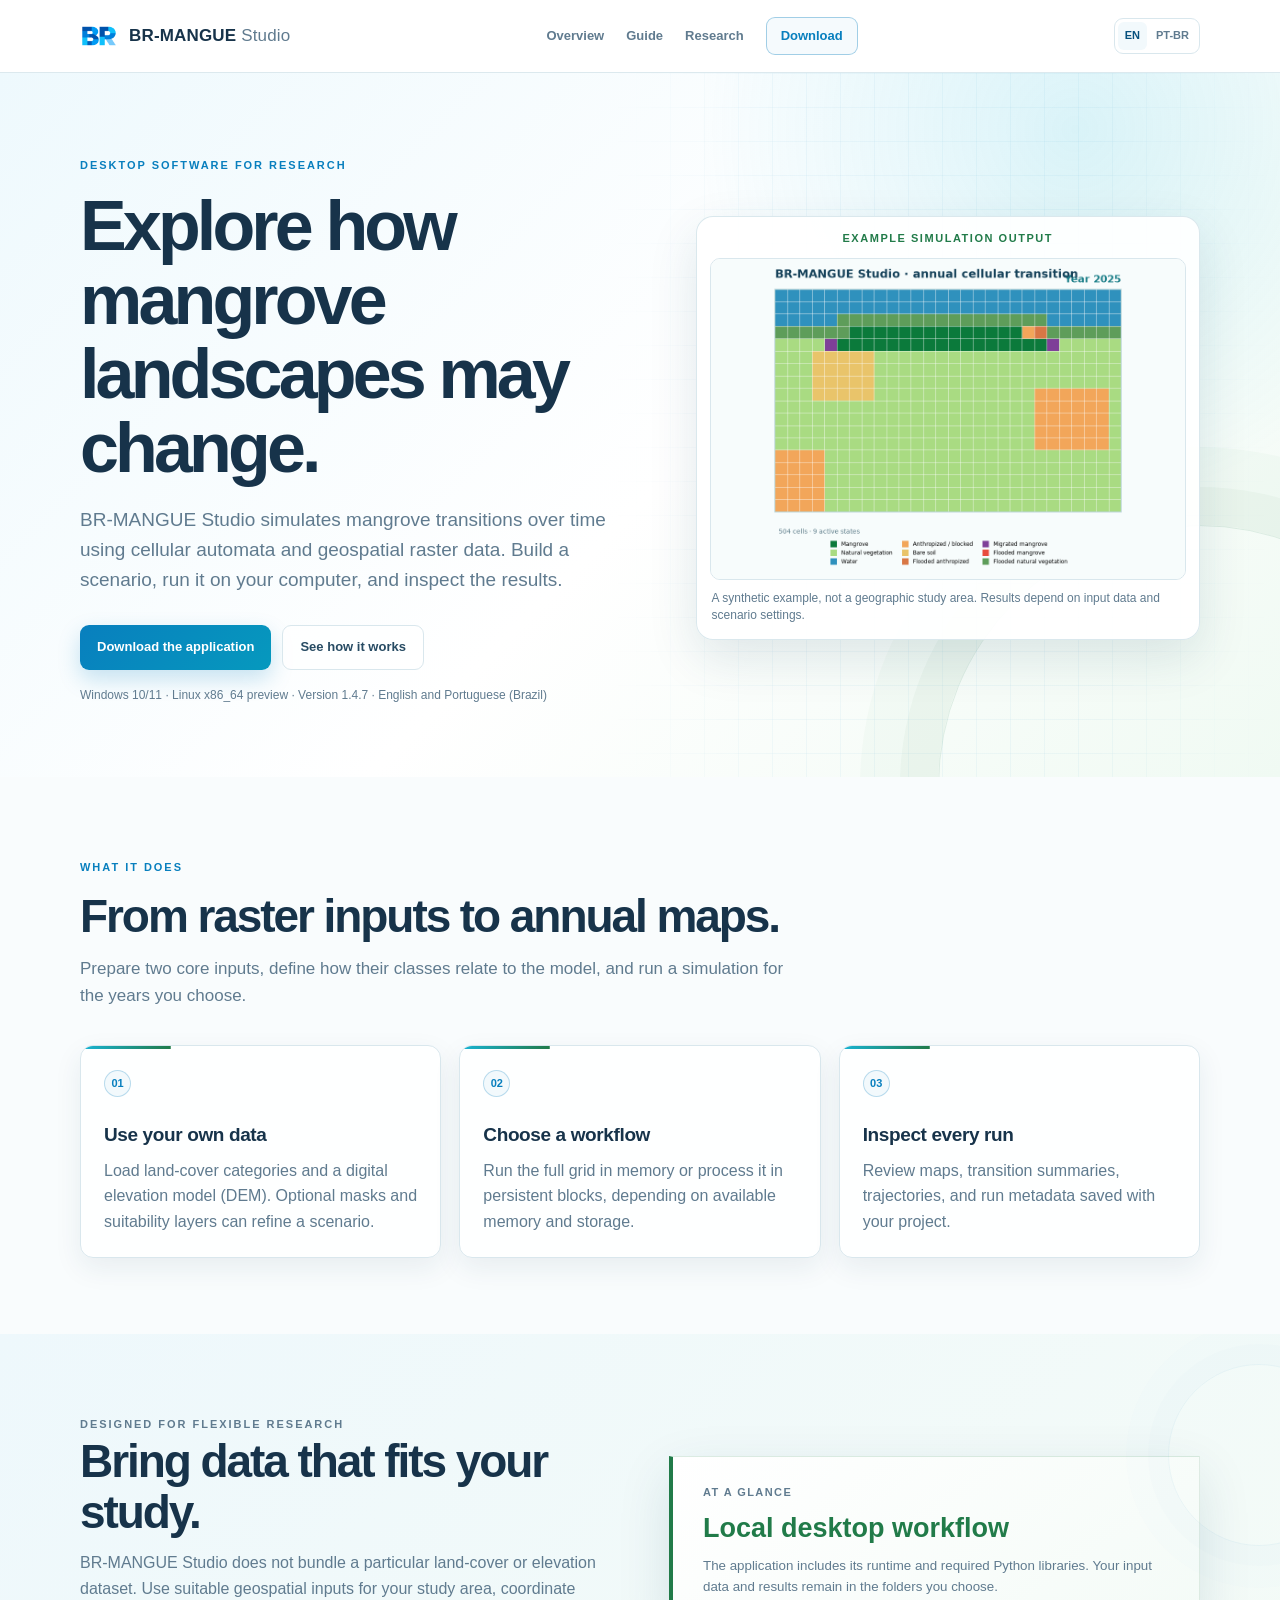
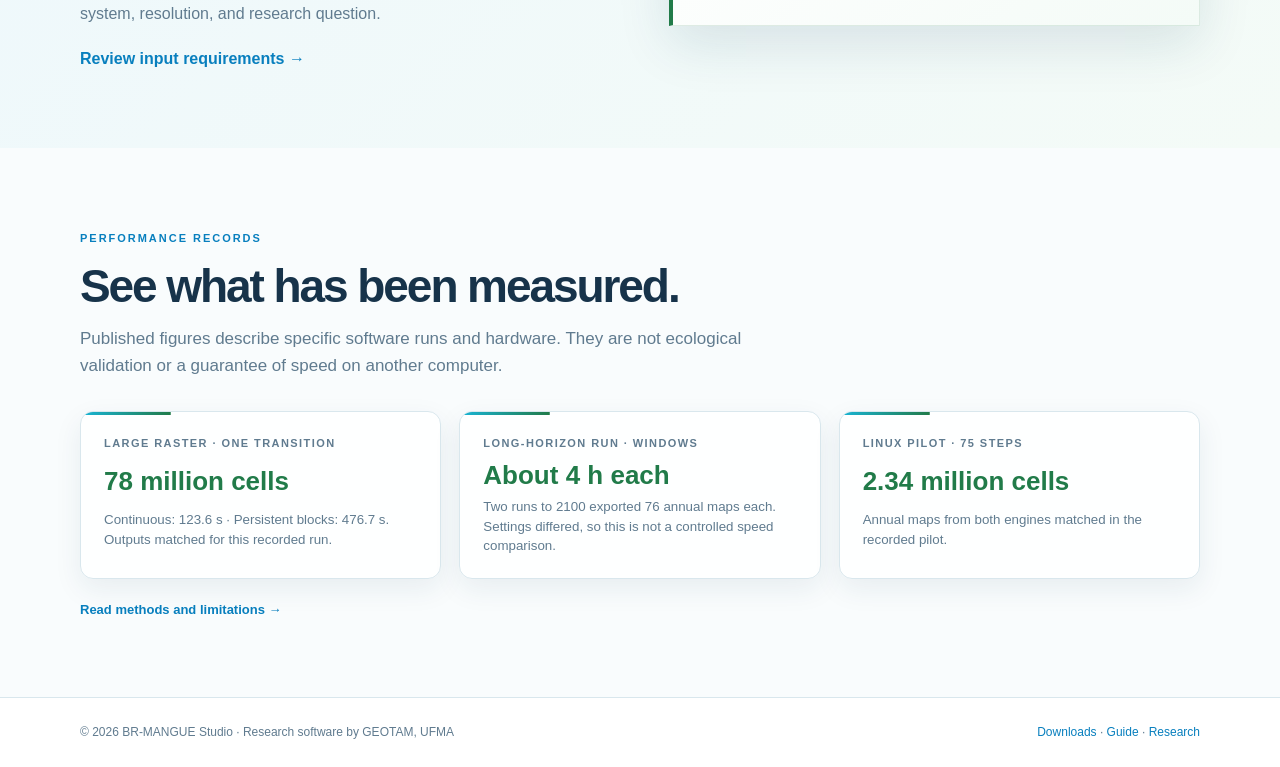
==== index.html @ 514c0c0a "Publish BR-MANGUE Studio 1.4.7 downloads" ====
<!doctype html>
<html lang="en">
<head>
  <meta charset="utf-8">
  <meta name="viewport" content="width=device-width, initial-scale=1">
  <meta name="description" content="BR-MANGUE Studio is desktop software for simulating mangrove change with cellular automata and geospatial raster data.">
  <meta name="theme-color" content="#0d5d4f">
  <title>BR-MANGUE Studio · Mangrove change modelling</title>
  <link rel="canonical" href="https://oceanpep.github.io/br-mangue-studio-site/">
  <link rel="alternate" hreflang="en" href="https://oceanpep.github.io/br-mangue-studio-site/">
  <link rel="alternate" hreflang="pt-BR" href="https://oceanpep.github.io/br-mangue-studio-site/pt-br/">
  <link rel="icon" href="assets/BR-MANGUE_BR_icon.png" type="image/png">
  <link rel="stylesheet" href="styles.css?v=1.4.7">
</head>
<body>
  <a class="skip-link" href="#main">Skip to content</a>
  <header class="site-header"><div class="container nav-wrap">
    <a class="brand" href="index.html"><img src="assets/BR-MANGUE_BR_icon.png" alt=""><span>BR-MANGUE <em>Studio</em></span></a>
    <nav aria-label="Primary navigation"><a href="#about">Overview</a><a href="guide.html">Guide</a><a href="articles.html">Research</a><a class="nav-button" href="downloads.html">Download</a></nav>
    <div class="language-switch" aria-label="Choose language"><a href="index.html" aria-current="page" lang="en">EN</a><a href="pt-br/index.html" lang="pt-BR">PT-BR</a></div>
  </div></header>
  <main id="main">
    <section class="hero"><div class="container hero-grid">
      <div><p class="eyebrow">Desktop software for research</p><h1>Explore how mangrove landscapes may change.</h1><p class="lead">BR-MANGUE Studio simulates mangrove transitions over time using cellular automata and geospatial raster data. Build a scenario, run it on your computer, and inspect the results.</p>
        <div class="hero-actions"><a class="button primary" href="downloads.html">Download the application</a><a class="button secondary" href="guide.html">See how it works</a></div>
        <p class="version-note">Windows 10/11 · Linux x86_64 preview · Version 1.4.7 · English and Portuguese (Brazil)</p>
      </div>
      <div class="hero-side"><figure class="demo-card"><p class="demo-label">Example simulation output</p><img src="assets/synthetic-cellular-transition.gif" alt="Synthetic grid illustrating land-cover cells changing through time"><figcaption>A synthetic example, not a geographic study area. Results depend on input data and scenario settings.</figcaption></figure></div>
    </div></section>
    <section id="about" class="section"><div class="container">
      <p class="eyebrow">What it does</p><h2>From raster inputs to annual maps.</h2><p class="section-intro">Prepare two core inputs, define how their classes relate to the model, and run a simulation for the years you choose.</p>
      <div class="feature-grid">
        <article><span class="feature-number">01</span><h3>Use your own data</h3><p>Load land-cover categories and a digital elevation model (DEM). Optional masks and suitability layers can refine a scenario.</p></article>
        <article><span class="feature-number">02</span><h3>Choose a workflow</h3><p>Run the full grid in memory or process it in persistent blocks, depending on available memory and storage.</p></article>
        <article><span class="feature-number">03</span><h3>Inspect every run</h3><p>Review maps, transition summaries, trajectories, and run metadata saved with your project.</p></article>
      </div>
    </div></section>
    <section class="section tinted"><div class="container split">
      <div><p class="eyebrow">Designed for flexible research</p><h2>Bring data that fits your study.</h2><p>BR-MANGUE Studio does not bundle a particular land-cover or elevation dataset. Use suitable geospatial inputs for your study area, coordinate system, resolution, and research question.</p><a class="text-link" href="guide.html">Review input requirements →</a></div>
      <div class="info-card"><strong>At a glance</strong><span>Local desktop workflow</span><small>The application includes its runtime and required Python libraries. Your input data and results remain in the folders you choose.</small></div>
    </div></section>
    <section class="section"><div class="container">
      <p class="eyebrow">Performance records</p><h2>See what has been measured.</h2><p class="section-intro">Published figures describe specific software runs and hardware. They are not ecological validation or a guarantee of speed on another computer.</p>
      <div class="benchmark-grid">
        <article class="benchmark-card"><strong>Large raster · one transition</strong><span>78 million cells</span><small>Continuous: 123.6 s · Persistent blocks: 476.7 s. Outputs matched for this recorded run.</small></article>
        <article class="benchmark-card"><strong>Long-horizon run · Windows</strong><span>About 4 h each</span><small>Two runs to 2100 exported 76 annual maps each. Settings differed, so this is not a controlled speed comparison.</small></article>
        <article class="benchmark-card"><strong>Linux pilot · 75 steps</strong><span>2.34 million cells</span><small>Annual maps from both engines matched in the recorded pilot.</small></article>
      </div>
      <p class="benchmark-note"><a class="text-link" href="benchmarks.html">Read methods and limitations →</a></p>
    </div></section>
  </main>
  <footer class="site-footer"><div class="container footer-wrap"><span>© 2026 BR-MANGUE Studio · Research software by GEOTAM, UFMA</span><span><a href="downloads.html">Downloads</a> · <a href="guide.html">Guide</a> · <a href="articles.html">Research</a></span></div></footer>
</body>
</html>
---- styles.css ----
:root {
  --ink: #17334a;
  --ink-soft: #274b63;
  --muted: #607b8f;
  --blue: #087fbe;
  --blue-deep: #07517e;
  --cyan: #18b5d7;
  --green: #217b49;
  --green-deep: #125e3b;
  --moss: #a8d982;
  --coral: #e96950;
  --sand: #f4a45e;
  --line: #d9e7ed;
  --paper: #ffffff;
  --mist: #f2f9fc;
  --foam: #edf8f1;
  --shadow: 0 18px 50px rgba(20, 62, 88, .12);
  --shadow-soft: 0 10px 28px rgba(20, 62, 88, .08);
}

* { box-sizing: border-box; }
html { scroll-behavior: smooth; }
body { margin: 0; color: var(--ink); font: 16px/1.6 "DM Sans", "Segoe UI", Arial, sans-serif; background: #f9fcfd; }
body::selection { color: #fff; background: var(--blue); }
a { color: inherit; text-decoration: none; }
.container { width: min(1120px, calc(100% - 48px)); margin: auto; }
.skip-link { position: fixed; top: 8px; left: 8px; z-index: 20; padding: 10px 14px; color: #fff; border-radius: 8px; background: var(--blue-deep); transform: translateY(-160%); }
.skip-link:focus { transform: translateY(0); }
a:focus-visible, input:focus-visible { outline: 3px solid var(--sand); outline-offset: 3px; }

.site-header { position: sticky; top: 0; z-index: 5; background: rgba(255, 255, 255, .9); border-bottom: 1px solid rgba(217, 231, 237, .9); backdrop-filter: blur(16px); }
.nav-wrap { display: flex; align-items: center; justify-content: space-between; min-height: 72px; gap: 28px; }
.brand { display: inline-flex; align-items: center; gap: 11px; color: var(--ink); font-family: "Space Grotesk", "Segoe UI", sans-serif; font-size: 17px; font-weight: 700; letter-spacing: .01em; transition: color .25s ease, transform .25s ease; }
.brand:hover { color: var(--blue); transform: translateY(-1px); }
.brand img { width: 38px; height: 38px; object-fit: contain; }
.brand em { color: var(--muted); font-style: normal; font-weight: 500; }
.site-header nav { display: flex; align-items: center; gap: 22px; color: var(--muted); font-size: 13px; font-weight: 600; }
.site-header nav a { transition: color .2s ease, transform .2s ease; }
.site-header nav a:hover { color: var(--blue); transform: translateY(-1px); }
.site-header nav a[aria-current="page"] { color: var(--blue); }
.nav-button { padding: 8px 14px; color: var(--blue) !important; border: 1px solid rgba(8, 127, 190, .35); border-radius: 9px; background: rgba(8, 127, 190, .04); }
.nav-button:hover { background: var(--mist); }
.language-switch { display: inline-flex; flex: 0 0 auto; gap: 2px; padding: 3px; border: 1px solid var(--line); border-radius: 9px; background: #fff; font-size: 11px; font-weight: 700; }
.language-switch a { padding: 5px 7px; color: var(--muted); border-radius: 6px; }
.language-switch a:hover, .language-switch a[aria-current="page"] { color: var(--blue-deep); background: var(--mist); }

.hero { position: relative; overflow: hidden; padding: 78px 0 72px; background: radial-gradient(circle at 84% 8%, rgba(24, 181, 215, .16), transparent 30%), linear-gradient(135deg, #eef9fd 0%, #fff 54%, #f0faf3 100%); }
.hero::before { position: absolute; width: 520px; height: 520px; right: -180px; bottom: -270px; content: ""; border: 1px solid rgba(33, 123, 73, .12); border-radius: 50%; box-shadow: 0 0 0 38px rgba(33, 123, 73, .035), 0 0 0 78px rgba(33, 123, 73, .025); animation: orbit 18s ease-in-out infinite alternate; }
.hero::after { position: absolute; inset: 0 0 0 47%; content: ""; opacity: .28; background-image: linear-gradient(rgba(8, 127, 190, .16) 1px, transparent 1px), linear-gradient(90deg, rgba(8, 127, 190, .16) 1px, transparent 1px); background-size: 34px 34px; mask-image: linear-gradient(90deg, transparent 0%, #000 28%, #000 72%, transparent 100%); animation: cells 24s linear infinite; }
.hero-grid { position: relative; z-index: 1; display: grid; grid-template-columns: minmax(0, 1.05fr) minmax(340px, .95fr); align-items: center; gap: 58px; }

.eyebrow { display: inline-flex; align-items: center; margin: 0 0 14px; color: var(--blue); font-size: 11px; font-weight: 700; letter-spacing: .18em; text-transform: uppercase; }
.hero h1, h2, h3 { font-family: "Space Grotesk", "Segoe UI", sans-serif; }
.hero h1 { max-width: 700px; margin: 0 0 20px; color: var(--ink); font-size: clamp(42px, 5.5vw, 70px); line-height: 1.06; letter-spacing: -.055em; }
.lead { max-width: 600px; margin: 0; color: var(--muted); font-size: 19px; line-height: 1.58; }
.hero-actions { display: flex; flex-wrap: wrap; gap: 11px; margin: 30px 0 16px; }
.button { display: inline-flex; align-items: center; justify-content: center; padding: 11px 17px; border-radius: 9px; font-size: 13px; font-weight: 700; transition: transform .25s ease, box-shadow .25s ease, background .25s ease; }
.button:hover { transform: translateY(-2px); }
.button.primary { color: #fff; background: linear-gradient(135deg, var(--blue), #0699be); box-shadow: 0 9px 22px rgba(8, 127, 190, .22); }
.button.primary:hover { box-shadow: 0 13px 28px rgba(8, 127, 190, .28); }
.button.secondary { color: var(--ink-soft); border: 1px solid var(--line); background: rgba(255, 255, 255, .8); }
.button.secondary:hover { background: #fff; box-shadow: var(--shadow-soft); }
.version-note { margin: 0; color: var(--muted); font-size: 12px; }

.hero-side { display: grid; gap: 16px; }
.demo-card, .hero-card { margin: 0; border: 1px solid rgba(217, 231, 237, .95); border-radius: 17px; background: rgba(255, 255, 255, .92); box-shadow: var(--shadow); transition: transform .35s ease, box-shadow .35s ease; }
.demo-card { padding: 13px 13px 15px; animation: float 9s ease-in-out infinite; }
.hero-card { padding: 22px; animation: float 9s ease-in-out 1.2s infinite; }
.demo-card:hover, .hero-card:hover { transform: translateY(-5px); box-shadow: 0 22px 55px rgba(20, 62, 88, .16); }
.demo-label { margin: 0 2px 10px; color: var(--green); font-size: 11px; font-weight: 700; letter-spacing: .14em; text-align: center; text-transform: uppercase; }
.demo-card img { display: block; width: 100%; height: auto; border: 1px solid var(--line); border-radius: 10px; }
.demo-card figcaption { margin: 10px 2px 0; color: var(--muted); font-size: 12px; line-height: 1.45; }
.hero-card img { display: block; width: 100%; height: auto; }
.hero-card-footer { display: flex; flex-wrap: wrap; gap: 7px; margin-top: 16px; }
.hero-card-footer span { padding: 4px 8px; color: var(--green-deep); border-radius: 30px; background: var(--foam); font-size: 11px; font-weight: 600; }

.section { position: relative; padding: 76px 0; }
.section.tinted { overflow: hidden; background: linear-gradient(135deg, #eef8fc 0%, #f4fbf7 100%); }
.section.tinted::after { position: absolute; width: 180px; height: 180px; right: -70px; top: 30px; content: ""; opacity: .5; border: 1px solid rgba(8, 127, 190, .12); border-radius: 50%; box-shadow: 0 0 0 20px rgba(8, 127, 190, .025), 0 0 0 42px rgba(8, 127, 190, .02); }
h2 { max-width: 720px; margin: 0 0 13px; color: var(--ink); font-size: clamp(30px, 4vw, 46px); line-height: 1.1; letter-spacing: -.045em; }
.section-intro { max-width: 720px; margin: 0; color: var(--muted); font-size: 17px; }
.feature-grid { display: grid; grid-template-columns: repeat(3, 1fr); gap: 18px; margin-top: 36px; }
.feature-grid article, .benchmark-card { position: relative; overflow: hidden; padding: 23px; border: 1px solid var(--line); border-radius: 13px; background: rgba(255, 255, 255, .9); box-shadow: var(--shadow-soft); transition: transform .3s ease, border-color .3s ease, box-shadow .3s ease; }
.feature-grid article::before, .benchmark-card::before { position: absolute; inset: 0 0 auto; height: 3px; content: ""; background: linear-gradient(90deg, var(--cyan), var(--green)); transform: scaleX(.25); transform-origin: left; transition: transform .3s ease; }
.feature-grid article:hover, .benchmark-card:hover { border-color: rgba(8, 127, 190, .3); box-shadow: 0 16px 34px rgba(20, 62, 88, .12); transform: translateY(-4px); }
.feature-grid article:hover::before, .benchmark-card:hover::before { transform: scaleX(1); }
.feature-number { display: inline-grid; width: 27px; height: 27px; place-items: center; color: var(--blue); border: 1px solid rgba(8, 127, 190, .25); border-radius: 50%; background: var(--mist); font-size: 11px; font-weight: 700; }
.feature-grid h3 { margin: 23px 0 7px; font-size: 19px; letter-spacing: -.02em; }
.feature-grid p, .split p { margin: 0; color: var(--muted); }
.split { display: grid; grid-template-columns: 1fr 1fr; align-items: center; gap: 58px; }
.info-card { display: grid; gap: 5px; padding: 27px 30px; border: 1px solid rgba(33, 123, 73, .14); border-left: 4px solid var(--green); background: linear-gradient(145deg, #fff, #f4fbf7); box-shadow: var(--shadow); }
.info-card strong, .benchmark-card strong { color: var(--muted); font-size: 11px; font-weight: 700; letter-spacing: .13em; text-transform: uppercase; }
.info-card span { color: var(--green); font-family: "Space Grotesk", sans-serif; font-size: 27px; font-weight: 700; }
.info-card small, .geotam-card small { color: var(--muted); }
.text-link { display: inline-block; margin-top: 19px; color: var(--blue); font-weight: 700; transition: color .2s ease, transform .2s ease; }
.text-link:hover { color: var(--green); transform: translateX(3px); }
.link-list { display: grid; border-top: 1px solid var(--line); }
.link-list a { display: grid; grid-template-columns: 1fr auto; gap: 2px; padding: 15px 0; border-bottom: 1px solid var(--line); transition: padding .25s ease, color .2s ease; }
.link-list a:hover { padding-left: 7px; color: var(--blue); }
.link-list span { font-weight: 700; }
.link-list small { color: var(--muted); }
.link-list b { grid-column: 2; grid-row: 1 / span 2; color: var(--blue); font-weight: 500; }
.research-block { align-items: start; }
.geotam-card { display: grid; justify-items: center; gap: 12px; padding: 24px; border: 1px solid var(--line); border-radius: 13px; background: rgba(255, 255, 255, .88); text-align: center; box-shadow: var(--shadow-soft); }
.geotam-card span { color: var(--muted); font-size: 11px; font-weight: 700; letter-spacing: .14em; text-transform: uppercase; }
.geotam-card img { display: block; width: min(100%, 360px); height: auto; object-fit: contain; }
.benchmark-grid { display: grid; grid-template-columns: repeat(3, 1fr); gap: 18px; margin-top: 32px; }
.benchmark-card { display: grid; gap: 8px; padding: 23px; }
.benchmark-card span { color: var(--green); font-family: "Space Grotesk", sans-serif; font-size: 26px; font-weight: 700; line-height: 1.1; }
.benchmark-card small { color: var(--muted); line-height: 1.45; }
.benchmark-note { max-width: 900px; margin: 21px 0 0; color: var(--muted); font-size: 13px; }
.benchmark-note .text-link { margin-top: 0; font-size: inherit; }
.metric-grid { display: grid; grid-template-columns: repeat(4, 1fr); gap: 14px; margin: 30px 0 34px; }
.metric-card { display: grid; gap: 4px; padding: 20px; border: 1px solid var(--line); border-radius: 12px; background: #fff; box-shadow: var(--shadow-soft); }
.metric-card strong { color: var(--blue); font-family: "Space Grotesk", sans-serif; font-size: 28px; line-height: 1.1; }
.metric-card span { color: var(--muted); font-size: 13px; }
.benchmark-table-wrap { overflow-x: auto; border: 1px solid var(--line); border-radius: 13px; background: #fff; box-shadow: var(--shadow-soft); }
.benchmark-table { width: 100%; border-collapse: collapse; min-width: 670px; }
.benchmark-table th, .benchmark-table td { padding: 14px 16px; border-bottom: 1px solid var(--line); text-align: left; vertical-align: top; }
.benchmark-table th { color: var(--ink-soft); background: var(--mist); font-size: 12px; letter-spacing: .08em; text-transform: uppercase; }
.benchmark-table td { color: var(--muted); font-size: 14px; }
.benchmark-table td:first-child { color: var(--ink-soft); font-weight: 700; }
.benchmark-table tr:last-child td { border-bottom: 0; }
.benchmark-detail { display: grid; grid-template-columns: 1fr 1fr; gap: 18px; margin-top: 28px; }
.benchmark-detail > div { padding: 22px; border: 1px solid var(--line); border-radius: 13px; background: linear-gradient(145deg, #fff, #f4fbf7); }
.benchmark-detail h3 { margin: 0 0 8px; font-size: 20px; }
.benchmark-detail p { margin: 0; color: var(--muted); font-size: 14px; }
.command-block { overflow-x: auto; margin: 14px 0 0; padding: 14px 16px; color: #eaf7f4; border-radius: 9px; background: #143d3a; font: 13px/1.6 ui-monospace, SFMono-Regular, Consolas, monospace; }
.command-block code { padding: 0; color: inherit; background: transparent; font: inherit; }
.origin-block { align-items: center; }
.origin-block p + p { margin-top: 14px; }
.origin-card { display: grid; gap: 8px; padding: 29px; border: 1px solid rgba(8, 127, 190, .16); border-radius: 14px; background: linear-gradient(145deg, #fff, #eff9fc); box-shadow: var(--shadow); }
.origin-card span { color: var(--blue); font-size: 11px; font-weight: 700; letter-spacing: .14em; text-transform: uppercase; }
.origin-card b { color: var(--ink); font-family: "Space Grotesk", sans-serif; font-size: 28px; line-height: 1.12; }
.origin-card small { color: var(--muted); line-height: 1.5; }
.site-footer { padding: 25px 0; color: var(--muted); font-size: 12px; border-top: 1px solid var(--line); background: #fff; }
.footer-wrap { display: flex; justify-content: space-between; gap: 20px; }
.site-footer a { color: var(--blue); transition: color .2s ease; }
.site-footer a:hover { color: var(--green); }
.site-footer a:focus-visible { outline-color: var(--blue); }
code { padding: 2px 6px; color: var(--blue-deep); border-radius: 5px; background: #eaf4f8; font-size: .9em; }

@keyframes float { 0%, 100% { transform: translateY(0); } 50% { transform: translateY(-5px); } }
@keyframes orbit { from { transform: translate(0, 0) rotate(0deg); } to { transform: translate(-18px, -12px) rotate(12deg); } }
@keyframes cells { from { background-position: 0 0, 0 0; } to { background-position: 34px 34px, 34px 34px; } }

@media (max-width: 900px) {
  .hero-grid { grid-template-columns: 1fr; gap: 42px; }
  .hero-side { max-width: 650px; }
  .benchmark-grid { grid-template-columns: 1fr; }
}
@media (max-width: 820px) {
  .nav-wrap { flex-wrap: wrap; gap: 0; padding: 7px 0; }
  .site-header nav { width: 100%; flex-wrap: wrap; justify-content: space-between; gap: 8px; padding: 8px 0 2px; }
  .site-header nav a:not(.nav-button) { display: inline-flex; }
  .language-switch { margin: 6px 0 0 auto; }
  .hero { padding: 61px 0 58px; }
  .section { padding: 62px 0; }
  .feature-grid, .split { grid-template-columns: 1fr; gap: 28px; }
  .footer-wrap { flex-direction: column; gap: 7px; }
  .hero h1 { font-size: 47px; }
}
@media (max-width: 480px) {
  .container { width: min(100% - 32px, 1120px); }
  .nav-wrap { min-height: 64px; }
  .brand { font-size: 15px; }
  .hero h1 { font-size: 40px; }
  .lead { font-size: 18px; }
  .hero-actions { align-items: stretch; flex-direction: column; }
  .button { width: 100%; }
}
@media (prefers-reduced-motion: reduce) {
  *, *::before, *::after { animation-duration: .01ms !important; animation-iteration-count: 1 !important; scroll-behavior: auto !important; transition-duration: .01ms !important; }
}

/* Inner pages: a compact portal layout with the same coastal palette. */
.page-hero { position: relative; overflow: hidden; padding: 64px 0 58px; background: linear-gradient(125deg, #0c587c 0%, #0b789d 44%, #196c4d 100%); }
.page-hero::after { position: absolute; inset: 0 0 0 52%; content: ""; opacity: .22; background-image: linear-gradient(rgba(255,255,255,.22) 1px, transparent 1px), linear-gradient(90deg, rgba(255,255,255,.22) 1px, transparent 1px); background-size: 32px 32px; mask-image: linear-gradient(90deg, transparent, #000 35%, transparent); animation: cells 28s linear infinite; }
.page-hero-grid { position: relative; z-index: 1; display: grid; grid-template-columns: minmax(0, 1fr) 280px; align-items: center; gap: 52px; }
.page-hero .eyebrow { color: #bfe9e7; }
.page-hero h1 { max-width: 750px; margin: 0; color: #fff; font-family: "Space Grotesk", sans-serif; font-size: clamp(39px, 5vw, 62px); line-height: 1.06; letter-spacing: -.05em; }
.page-lead { max-width: 660px; margin: 18px 0 0; color: rgba(255,255,255,.82); font-size: 18px; line-height: 1.55; }
.page-hero-badge { display: grid; gap: 4px; padding: 25px; color: #fff; border: 1px solid rgba(255,255,255,.28); border-radius: 15px; background: rgba(3, 49, 70, .25); box-shadow: 0 16px 32px rgba(3, 40, 58, .2); backdrop-filter: blur(10px); }
.page-hero-badge span { color: #bfe9e7; font-size: 11px; font-weight: 700; letter-spacing: .14em; text-transform: uppercase; }
.page-hero-badge b { font-family: "Space Grotesk", sans-serif; font-size: 37px; line-height: 1.05; }
.page-hero-badge small { color: rgba(255,255,255,.74); }

.download-grid { display: grid; grid-template-columns: repeat(2, minmax(0, 1fr)); gap: 22px; align-items: stretch; }
.download-card, .requirements-card { padding: 28px; border: 1px solid var(--line); border-radius: 15px; background: #fff; box-shadow: var(--shadow-soft); }
.download-card.featured { border-top: 4px solid var(--blue); }
.download-card.linux-preview { border-top: 4px solid var(--green); }
.download-card h2, .requirements-card h2 { margin: 17px 0 10px; font-size: 29px; }
.download-card p, .requirements-card p { color: var(--muted); }
.download-card-top, .project-top, .article-meta { display: flex; align-items: center; justify-content: space-between; gap: 12px; }
.release-tag, .project-top span { padding: 5px 9px; color: var(--green-deep); border-radius: 30px; background: var(--foam); font-size: 10px; font-weight: 700; letter-spacing: .12em; text-transform: uppercase; }
.release-date, .article-meta small { color: var(--muted); font-size: 12px; }
.check-list { display: grid; gap: 7px; margin: 20px 0 25px; padding: 0; list-style: none; color: var(--ink-soft); font-size: 14px; }
.check-list li { position: relative; padding-left: 21px; }
.check-list li::before { position: absolute; left: 0; top: .55em; width: 8px; height: 8px; content: ""; border-radius: 50%; background: var(--cyan); box-shadow: 0 0 0 4px rgba(24,181,215,.12); }
.download-button { margin-top: 3px; }
.download-meta { margin: 17px 0 0; font-size: 11px; line-height: 1.6; overflow-wrap: anywhere; }
.download-meta code { font-size: 10px; }
.requirements-card { grid-column: 1 / -1; display: grid; align-content: start; gap: 9px; background: linear-gradient(145deg, #f4fbfd, #f3faf5); }
.requirements-card .eyebrow { margin-bottom: 2px; }
.requirement-row { display: flex; justify-content: space-between; gap: 12px; padding: 10px 0; border-bottom: 1px solid var(--line); font-size: 13px; }
.requirement-row span { color: var(--muted); }
.requirement-row b { color: var(--ink-soft); text-align: right; }
.notice { display: grid; gap: 3px; margin-top: 10px; padding: 12px; border-radius: 9px; background: rgba(244,164,94,.13); }
.notice strong { color: #9a5b22; font-size: 12px; }
.notice small { color: var(--muted); line-height: 1.45; }
.release-list { display: grid; gap: 12px; }
.release-list > div { display: grid; gap: 3px; padding: 18px 20px; border: 1px solid var(--line); border-radius: 11px; background: rgba(255,255,255,.82); }
.release-list span { color: var(--blue); font-family: "Space Grotesk", sans-serif; font-size: 24px; font-weight: 700; }
.release-list b { color: var(--ink-soft); }
.release-list small { color: var(--muted); }
.release-next { opacity: .74; }

.step-grid { display: grid; grid-template-columns: repeat(4, 1fr); gap: 15px; }
.step-grid article { padding: 21px; border: 1px solid var(--line); border-radius: 13px; background: #fff; box-shadow: var(--shadow-soft); transition: transform .3s ease, box-shadow .3s ease; }
.step-grid article:hover { transform: translateY(-4px); box-shadow: var(--shadow); }
.step-grid article > span { color: var(--blue); font-family: "Space Grotesk", sans-serif; font-size: 12px; font-weight: 700; }
.step-grid h2 { margin: 22px 0 8px; font-size: 20px; }
.step-grid p { margin: 0; color: var(--muted); font-size: 14px; line-height: 1.5; }
.guide-section { display: grid; grid-template-columns: .85fr 1.15fr; gap: 58px; align-items: start; }
.guide-points { display: grid; gap: 0; border-top: 1px solid rgba(8,127,190,.18); }
.guide-points > div { display: grid; gap: 3px; padding: 15px 0; border-bottom: 1px solid rgba(8,127,190,.18); }
.guide-points b { color: var(--ink-soft); }
.guide-points span { color: var(--muted); font-size: 14px; }
.input-list { display: grid; border-top: 1px solid var(--line); }
.input-list > div { display: flex; justify-content: space-between; gap: 18px; padding: 14px 0; border-bottom: 1px solid var(--line); font-size: 14px; }
.input-list span { color: var(--muted); }
.input-list b { color: var(--ink-soft); text-align: right; }
.engine-grid { display: grid; grid-template-columns: repeat(2, 1fr); gap: 18px; margin-top: 29px; }
.engine-grid article { padding: 26px; border: 1px solid var(--line); border-radius: 13px; background: rgba(255,255,255,.9); box-shadow: var(--shadow-soft); }
.engine-grid article h2 { margin: 17px 0 8px; font-size: 25px; }
.engine-grid article p { margin: 0; color: var(--muted); }
.engine-mark { color: var(--blue); font-size: 11px; font-weight: 700; letter-spacing: .14em; text-transform: uppercase; }
.check-panel { display: grid; gap: 10px; padding: 22px; border: 1px solid var(--line); border-radius: 13px; background: #fff; box-shadow: var(--shadow-soft); }
.check-panel label { display: flex; align-items: center; gap: 10px; color: var(--ink-soft); font-size: 14px; }
.check-panel input { accent-color: var(--green); }
.pdf-slot, .submission-card { display: grid; align-content: center; gap: 8px; min-height: 170px; padding: 27px; border: 1px dashed rgba(8,127,190,.35); border-radius: 14px; background: repeating-linear-gradient(-45deg, rgba(8,127,190,.035), rgba(8,127,190,.035) 10px, rgba(33,123,73,.035) 10px, rgba(33,123,73,.035) 20px); }
.pdf-slot span, .submission-card span { color: var(--blue); font-size: 11px; font-weight: 700; letter-spacing: .14em; text-transform: uppercase; }
.pdf-slot b, .submission-card b { color: var(--ink-soft); font-family: "Space Grotesk", sans-serif; font-size: 23px; }
.pdf-slot small, .submission-card small { color: var(--muted); }

.article-grid { display: grid; grid-template-columns: repeat(2, 1fr); gap: 18px; }
.article-card { display: grid; align-content: start; gap: 12px; padding: 25px; border: 1px solid var(--line); border-radius: 14px; background: #fff; box-shadow: var(--shadow-soft); transition: transform .3s ease, box-shadow .3s ease; }
.article-card:hover { transform: translateY(-4px); box-shadow: var(--shadow); }
.article-card h2 { margin: 0; font-size: 25px; }
.article-card p { margin: 0; color: var(--muted); }
.article-card .byline { color: var(--green); font-size: 13px; font-weight: 600; }
.article-tags { display: flex; flex-wrap: wrap; gap: 6px; margin-top: 5px; }
.article-tags span { padding: 4px 8px; color: var(--blue-deep); border-radius: 30px; background: var(--mist); font-size: 11px; }
.featured-article { grid-column: 1 / -1; border-top: 4px solid var(--green); }

.project-grid { display: grid; grid-template-columns: repeat(3, 1fr); gap: 18px; }
.project-card { display: grid; align-content: start; gap: 13px; padding: 24px; border: 1px solid var(--line); border-radius: 14px; background: #fff; box-shadow: var(--shadow-soft); transition: transform .3s ease, box-shadow .3s ease; }
.project-card:hover { transform: translateY(-4px); box-shadow: var(--shadow); }
.project-card.project-featured { border-top: 4px solid var(--blue); }
.project-top b { color: var(--green); font-size: 11px; }
.project-card h2 { margin: 5px 0 0; font-size: 25px; }
.project-card p { margin: 0; color: var(--muted); }
.project-stats { display: grid; gap: 6px; margin-top: 6px; padding-top: 13px; border-top: 1px solid var(--line); }
.project-stats span { color: var(--muted); font-size: 12px; }
.project-stats b { color: var(--ink-soft); }
.timeline { display: grid; gap: 0; max-width: 820px; margin-top: 29px; }
.timeline-item { display: grid; grid-template-columns: 85px 1fr; gap: 20px; padding: 17px 0; border-bottom: 1px solid rgba(8,127,190,.18); }
.timeline-item > span { color: var(--blue); font-family: "Space Grotesk", sans-serif; font-size: 13px; font-weight: 700; }
.timeline-item div { display: grid; gap: 3px; }
.timeline-item b { color: var(--ink-soft); }
.timeline-item small { color: var(--muted); }

@media (max-width: 900px) {
  .page-hero-grid, .download-grid, .guide-section { grid-template-columns: 1fr; gap: 30px; }
  .page-hero-badge { max-width: 330px; }
  .step-grid { grid-template-columns: repeat(2, 1fr); }
  .project-grid { grid-template-columns: 1fr; }
}
@media (max-width: 820px) {
  .page-hero { padding: 53px 0 48px; }
  .page-hero h1 { font-size: 44px; }
  .engine-grid, .article-grid { grid-template-columns: 1fr; }
  .metric-grid, .benchmark-detail { grid-template-columns: 1fr 1fr; }
  .featured-article { grid-column: auto; }
}
@media (max-width: 480px) {
  .page-hero h1 { font-size: 38px; }
  .step-grid { grid-template-columns: 1fr; }
  .download-card, .requirements-card, .article-card, .project-card { padding: 21px; }
  .input-list > div, .requirement-row { align-items: start; flex-direction: column; gap: 3px; }
  .input-list b, .requirement-row b { text-align: left; }
  .timeline-item { grid-template-columns: 58px 1fr; gap: 10px; }
  .metric-grid, .benchmark-detail { grid-template-columns: 1fr; }
}

.page-hero .example-note { color: #e8f6f4; font-size: 14px; }
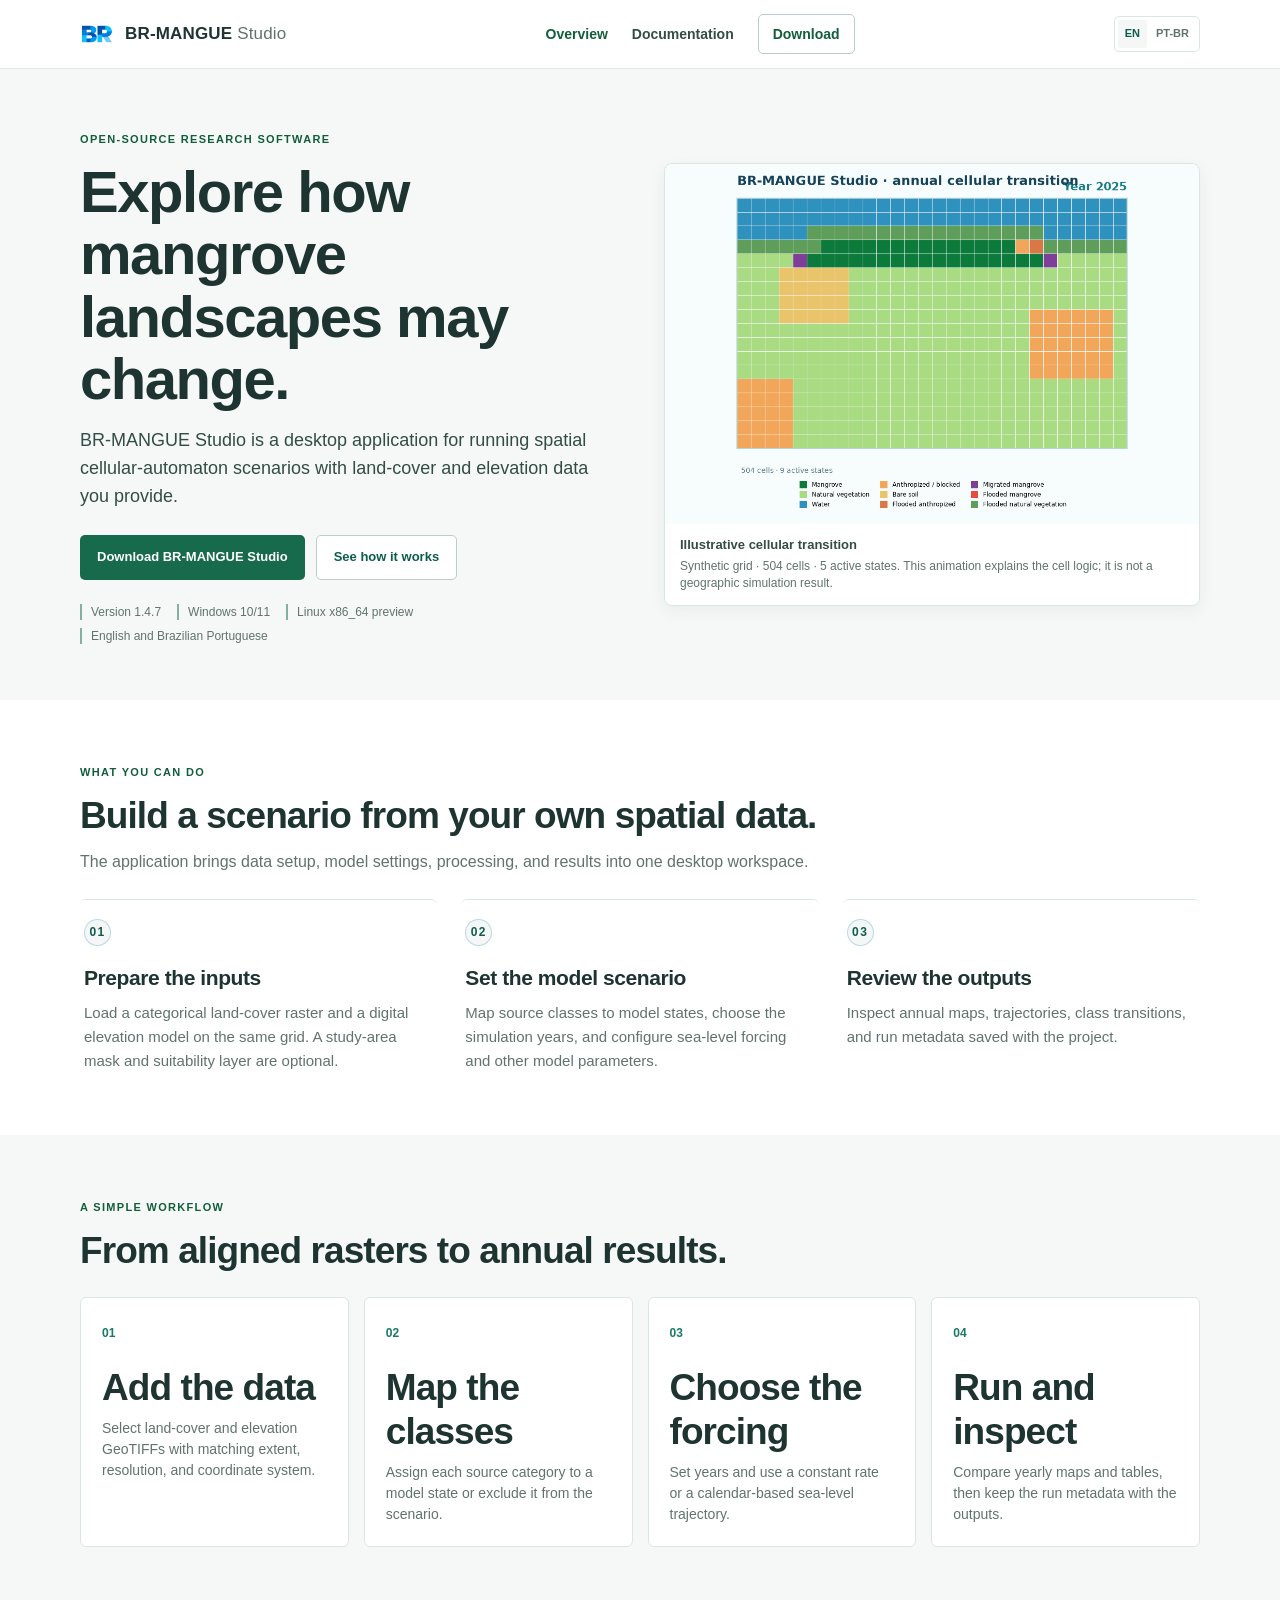
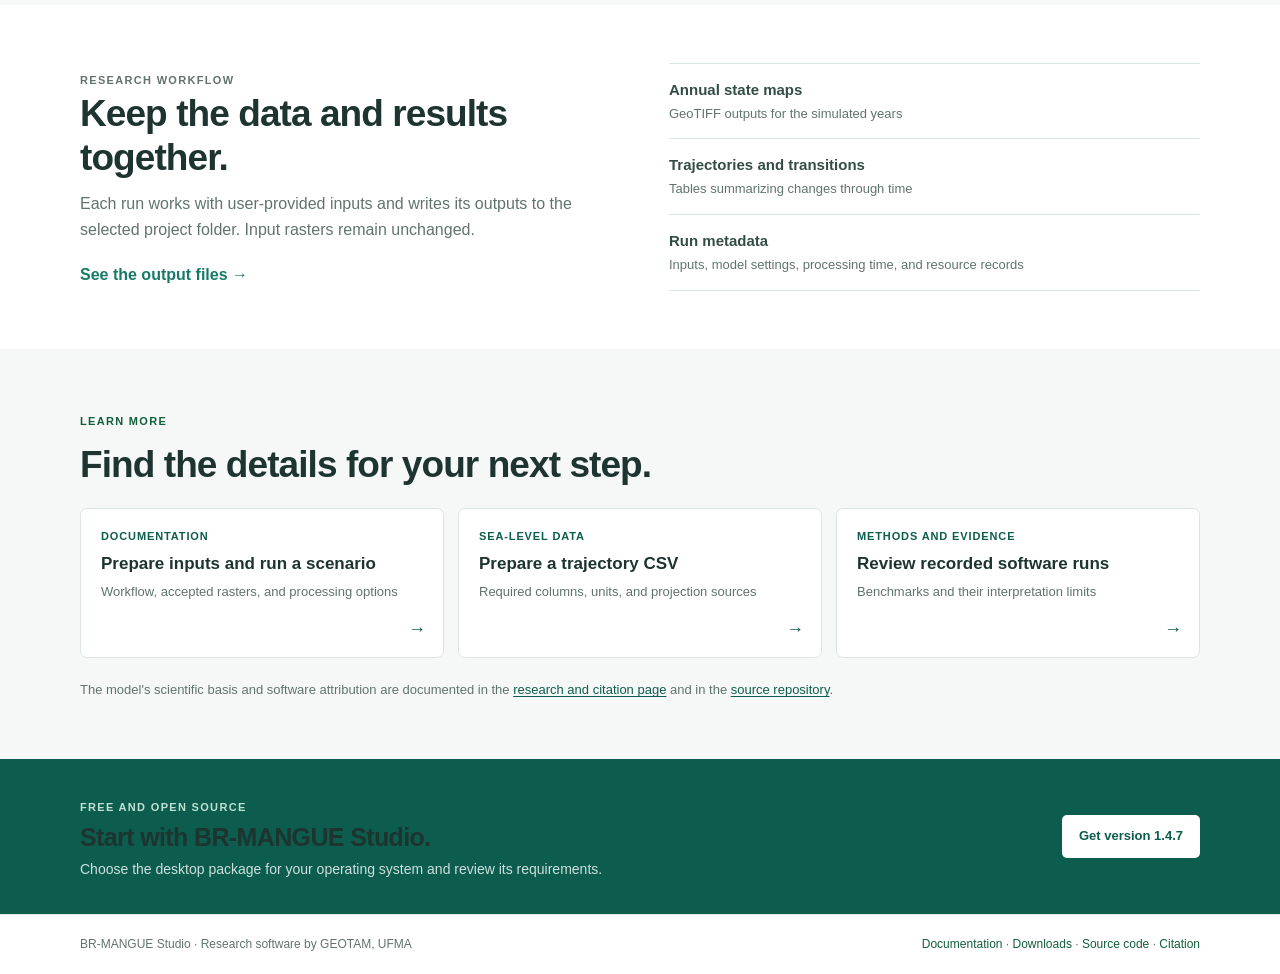
==== commit 12e70244: "Redesign BR-MANGUE Studio website" ====
--- a/index.html
+++ b/index.html
@@ -3,8 +3,8 @@
 <head>
   <meta charset="utf-8">
   <meta name="viewport" content="width=device-width, initial-scale=1">
-  <meta name="description" content="BR-MANGUE Studio is desktop software for simulating mangrove change with cellular automata and geospatial raster data.">
-  <meta name="theme-color" content="#0d5d4f">
+  <meta name="description" content="BR-MANGUE Studio is free desktop software for exploring mangrove change with spatial cellular automata and geospatial raster data.">
+  <meta name="theme-color" content="#f5f8f6">
   <title>BR-MANGUE Studio · Mangrove change modelling</title>
   <link rel="canonical" href="https://oceanpep.github.io/br-mangue-studio-site/">
   <link rel="alternate" hreflang="en" href="https://oceanpep.github.io/br-mangue-studio-site/">
@@ -14,41 +14,104 @@
 </head>
 <body>
   <a class="skip-link" href="#main">Skip to content</a>
-  <header class="site-header"><div class="container nav-wrap">
-    <a class="brand" href="index.html"><img src="assets/BR-MANGUE_BR_icon.png" alt=""><span>BR-MANGUE <em>Studio</em></span></a>
-    <nav aria-label="Primary navigation"><a href="#about">Overview</a><a href="guide.html">Guide</a><a href="articles.html">Research</a><a class="nav-button" href="downloads.html">Download</a></nav>
-    <div class="language-switch" aria-label="Choose language"><a href="index.html" aria-current="page" lang="en">EN</a><a href="pt-br/index.html" lang="pt-BR">PT-BR</a></div>
-  </div></header>
+  <header class="site-header">
+    <div class="container nav-wrap">
+      <a class="brand" href="index.html" aria-label="BR-MANGUE Studio home"><img src="assets/BR-MANGUE_BR_icon.png" alt=""><span>BR-MANGUE <em>Studio</em></span></a>
+      <nav aria-label="Main navigation">
+        <a href="#overview" aria-current="page">Overview</a>
+        <a href="guide.html">Documentation</a>
+        <a class="nav-button" href="downloads.html">Download</a>
+      </nav>
+      <div class="language-switch" aria-label="Choose language"><a href="index.html" aria-current="page" lang="en">EN</a><a href="pt-br/index.html" lang="pt-BR">PT-BR</a></div>
+    </div>
+  </header>
   <main id="main">
-    <section class="hero"><div class="container hero-grid">
-      <div><p class="eyebrow">Desktop software for research</p><h1>Explore how mangrove landscapes may change.</h1><p class="lead">BR-MANGUE Studio simulates mangrove transitions over time using cellular automata and geospatial raster data. Build a scenario, run it on your computer, and inspect the results.</p>
-        <div class="hero-actions"><a class="button primary" href="downloads.html">Download the application</a><a class="button secondary" href="guide.html">See how it works</a></div>
-        <p class="version-note">Windows 10/11 · Linux x86_64 preview · Version 1.4.7 · English and Portuguese (Brazil)</p>
+    <section class="hero product-hero" id="overview">
+      <div class="container hero-grid product-hero-grid">
+        <div>
+          <p class="eyebrow">Open-source research software</p>
+          <h1>Explore how mangrove landscapes may change.</h1>
+          <p class="lead">BR-MANGUE Studio is a desktop application for running spatial cellular-automaton scenarios with land-cover and elevation data you provide.</p>
+          <div class="hero-actions">
+            <a class="button primary" href="downloads.html">Download BR-MANGUE Studio</a>
+            <a class="button secondary" href="guide.html">See how it works</a>
+          </div>
+          <ul class="hero-meta" aria-label="Application details">
+            <li>Version 1.4.7</li>
+            <li>Windows 10/11</li>
+            <li>Linux x86_64 preview</li>
+            <li>English and Brazilian Portuguese</li>
+          </ul>
+        </div>
+        <figure class="hero-demo">
+          <img src="assets/synthetic-cellular-transition.gif" alt="Animated synthetic grid showing mangrove, water, natural vegetation, and developed cells changing over time">
+          <figcaption><strong>Illustrative cellular transition</strong><span>Synthetic grid · 504 cells · 5 active states. This animation explains the cell logic; it is not a geographic simulation result.</span></figcaption>
+        </figure>
       </div>
-      <div class="hero-side"><figure class="demo-card"><p class="demo-label">Example simulation output</p><img src="assets/synthetic-cellular-transition.gif" alt="Synthetic grid illustrating land-cover cells changing through time"><figcaption>A synthetic example, not a geographic study area. Results depend on input data and scenario settings.</figcaption></figure></div>
-    </div></section>
-    <section id="about" class="section"><div class="container">
-      <p class="eyebrow">What it does</p><h2>From raster inputs to annual maps.</h2><p class="section-intro">Prepare two core inputs, define how their classes relate to the model, and run a simulation for the years you choose.</p>
-      <div class="feature-grid">
-        <article><span class="feature-number">01</span><h3>Use your own data</h3><p>Load land-cover categories and a digital elevation model (DEM). Optional masks and suitability layers can refine a scenario.</p></article>
-        <article><span class="feature-number">02</span><h3>Choose a workflow</h3><p>Run the full grid in memory or process it in persistent blocks, depending on available memory and storage.</p></article>
-        <article><span class="feature-number">03</span><h3>Inspect every run</h3><p>Review maps, transition summaries, trajectories, and run metadata saved with your project.</p></article>
+    </section>
+
+    <section class="section" id="capabilities">
+      <div class="container">
+        <p class="eyebrow">What you can do</p>
+        <h2>Build a scenario from your own spatial data.</h2>
+        <p class="section-intro">The application brings data setup, model settings, processing, and results into one desktop workspace.</p>
+        <div class="feature-grid product-features">
+          <article><span class="feature-number">01</span><h3>Prepare the inputs</h3><p>Load a categorical land-cover raster and a digital elevation model on the same grid. A study-area mask and suitability layer are optional.</p></article>
+          <article><span class="feature-number">02</span><h3>Set the model scenario</h3><p>Map source classes to model states, choose the simulation years, and configure sea-level forcing and other model parameters.</p></article>
+          <article><span class="feature-number">03</span><h3>Review the outputs</h3><p>Inspect annual maps, trajectories, class transitions, and run metadata saved with the project.</p></article>
+        </div>
       </div>
-    </div></section>
-    <section class="section tinted"><div class="container split">
-      <div><p class="eyebrow">Designed for flexible research</p><h2>Bring data that fits your study.</h2><p>BR-MANGUE Studio does not bundle a particular land-cover or elevation dataset. Use suitable geospatial inputs for your study area, coordinate system, resolution, and research question.</p><a class="text-link" href="guide.html">Review input requirements →</a></div>
-      <div class="info-card"><strong>At a glance</strong><span>Local desktop workflow</span><small>The application includes its runtime and required Python libraries. Your input data and results remain in the folders you choose.</small></div>
-    </div></section>
-    <section class="section"><div class="container">
-      <p class="eyebrow">Performance records</p><h2>See what has been measured.</h2><p class="section-intro">Published figures describe specific software runs and hardware. They are not ecological validation or a guarantee of speed on another computer.</p>
-      <div class="benchmark-grid">
-        <article class="benchmark-card"><strong>Large raster · one transition</strong><span>78 million cells</span><small>Continuous: 123.6 s · Persistent blocks: 476.7 s. Outputs matched for this recorded run.</small></article>
-        <article class="benchmark-card"><strong>Long-horizon run · Windows</strong><span>About 4 h each</span><small>Two runs to 2100 exported 76 annual maps each. Settings differed, so this is not a controlled speed comparison.</small></article>
-        <article class="benchmark-card"><strong>Linux pilot · 75 steps</strong><span>2.34 million cells</span><small>Annual maps from both engines matched in the recorded pilot.</small></article>
+    </section>
+
+    <section class="section tinted" id="workflow">
+      <div class="container">
+        <p class="eyebrow">A simple workflow</p>
+        <h2>From aligned rasters to annual results.</h2>
+        <div class="step-grid product-steps">
+          <article><span>01</span><h2>Add the data</h2><p>Select land-cover and elevation GeoTIFFs with matching extent, resolution, and coordinate system.</p></article>
+          <article><span>02</span><h2>Map the classes</h2><p>Assign each source category to a model state or exclude it from the scenario.</p></article>
+          <article><span>03</span><h2>Choose the forcing</h2><p>Set years and use a constant rate or a calendar-based sea-level trajectory.</p></article>
+          <article><span>04</span><h2>Run and inspect</h2><p>Compare yearly maps and tables, then keep the run metadata with the outputs.</p></article>
+        </div>
       </div>
-      <p class="benchmark-note"><a class="text-link" href="benchmarks.html">Read methods and limitations →</a></p>
-    </div></section>
+    </section>
+
+    <section class="section" id="outputs">
+      <div class="container split product-output">
+        <div>
+          <p class="eyebrow">Research workflow</p>
+          <h2>Keep the data and results together.</h2>
+          <p>Each run works with user-provided inputs and writes its outputs to the selected project folder. Input rasters remain unchanged.</p>
+          <a class="text-link" href="guide.html#results">See the output files →</a>
+        </div>
+        <ul class="output-list">
+          <li><strong>Annual state maps</strong><span>GeoTIFF outputs for the simulated years</span></li>
+          <li><strong>Trajectories and transitions</strong><span>Tables summarizing changes through time</span></li>
+          <li><strong>Run metadata</strong><span>Inputs, model settings, processing time, and resource records</span></li>
+        </ul>
+      </div>
+    </section>
+
+    <section class="section tinted" id="resources">
+      <div class="container">
+        <p class="eyebrow">Learn more</p>
+        <h2>Find the details for your next step.</h2>
+        <div class="resource-grid">
+          <a class="resource-card" href="guide.html"><span>Documentation</span><strong>Prepare inputs and run a scenario</strong><small>Workflow, accepted rasters, and processing options</small><b aria-hidden="true">→</b></a>
+          <a class="resource-card" href="sea-level-trajectories.html"><span>Sea-level data</span><strong>Prepare a trajectory CSV</strong><small>Required columns, units, and projection sources</small><b aria-hidden="true">→</b></a>
+          <a class="resource-card" href="benchmarks.html"><span>Methods and evidence</span><strong>Review recorded software runs</strong><small>Benchmarks and their interpretation limits</small><b aria-hidden="true">→</b></a>
+        </div>
+        <p class="research-note">The model's scientific basis and software attribution are documented in the <a href="articles.html">research and citation page</a> and in the <a href="https://github.com/oceanpep/br-mangue-studio">source repository</a>.</p>
+      </div>
+    </section>
+
+    <section class="final-cta">
+      <div class="container final-cta-wrap">
+        <div><p class="eyebrow">Free and open source</p><h2>Start with BR-MANGUE Studio.</h2><p>Choose the desktop package for your operating system and review its requirements.</p></div>
+        <a class="button primary" href="downloads.html">Get version 1.4.7</a>
+      </div>
+    </section>
   </main>
-  <footer class="site-footer"><div class="container footer-wrap"><span>© 2026 BR-MANGUE Studio · Research software by GEOTAM, UFMA</span><span><a href="downloads.html">Downloads</a> · <a href="guide.html">Guide</a> · <a href="articles.html">Research</a></span></div></footer>
+  <footer class="site-footer"><div class="container footer-wrap"><span>BR-MANGUE Studio · Research software by GEOTAM, UFMA</span><span><a href="guide.html">Documentation</a> · <a href="downloads.html">Downloads</a> · <a href="https://github.com/oceanpep/br-mangue-studio">Source code</a> · <a href="https://doi.org/10.5281/zenodo.23509308">Citation</a></span></div></footer>
 </body>
 </html>
--- a/styles.css
+++ b/styles.css
@@ -173,6 +173,133 @@
   *, *::before, *::after { animation-duration: .01ms !important; animation-iteration-count: 1 !important; scroll-behavior: auto !important; transition-duration: .01ms !important; }
 }
 
+/* Clear product layout: short navigation, direct copy, restrained motion. */
+:root {
+  --ink: #1d3430;
+  --ink-soft: #334d46;
+  --muted: #61736d;
+  --blue: #187a67;
+  --blue-deep: #0d5d4f;
+  --cyan: #23836d;
+  --green: #217b49;
+  --green-deep: #125e3b;
+  --line: #dce6e1;
+  --paper: #ffffff;
+  --mist: #f4f7f5;
+  --foam: #eaf3ee;
+  --shadow: 0 12px 28px rgba(29, 52, 48, .08);
+  --shadow-soft: 0 5px 16px rgba(29, 52, 48, .06);
+}
+
+body { color: var(--ink); background: #fff; }
+.site-header { background: rgba(255,255,255,.97); border-color: var(--line); backdrop-filter: none; }
+.nav-wrap { min-height: 68px; gap: 24px; }
+.brand { transition: color .2s ease; }
+.brand:hover { transform: none; }
+.brand img { width: 34px; height: 34px; }
+.site-header nav { gap: 24px; color: var(--ink-soft); font-size: 14px; }
+.site-header nav a { transition: color .2s ease; }
+.site-header nav a:hover { transform: none; }
+.nav-button { color: #fff !important; border-color: var(--blue-deep); background: var(--blue-deep); }
+.nav-button:hover { color: #fff; background: #084a40; }
+.language-switch { border-radius: 6px; }
+.language-switch a { border-radius: 4px; }
+
+.hero.product-hero { padding: 56px 0; background: #f4f7f5; }
+.hero.product-hero::before, .hero.product-hero::after, .page-hero::after { display: none; animation: none; }
+.product-hero-grid { grid-template-columns: minmax(0, 1fr) minmax(340px, 1fr); gap: 48px; }
+.hero h1, .page-hero h1, h2, h3 { letter-spacing: -.025em; }
+.hero h1 { max-width: 620px; margin-bottom: 16px; font-size: clamp(40px, 4.6vw, 58px); line-height: 1.08; }
+.lead { max-width: 610px; color: var(--ink-soft); font-size: 18px; line-height: 1.55; }
+.eyebrow { margin-bottom: 12px; color: var(--blue-deep); font-size: 11px; letter-spacing: .13em; }
+.hero-demo { overflow: hidden; margin: 0; border: 1px solid var(--line); border-radius: 8px; background: #fff; box-shadow: var(--shadow-soft); }
+.hero-demo img { display: block; width: 100%; height: auto; }
+.hero-demo figcaption { display: grid; gap: 3px; padding: 12px 15px; color: var(--muted); font-size: 12px; line-height: 1.45; }
+.hero-demo figcaption strong { color: var(--ink-soft); font-size: 13px; }
+.hero-meta { display: flex; flex-wrap: wrap; gap: 8px 16px; margin: 24px 0 0; padding: 0; list-style: none; }
+.hero-meta li { padding-left: 9px; color: var(--muted); border-left: 2px solid #82b19e; font-size: 12px; line-height: 1.35; }
+.hero-actions { margin: 24px 0 0; }
+.button { border-radius: 6px; }
+.button.primary { color: #fff; background: var(--blue-deep); box-shadow: none; }
+.button.primary:hover { background: #084a40; box-shadow: 0 5px 12px rgba(13,93,79,.14); transform: translateY(-1px); }
+.button.secondary { color: var(--blue-deep); border: 1px solid #b9cec5; background: #fff; }
+.button.secondary:hover { background: #edf4f0; transform: translateY(-1px); }
+
+.section { padding: 58px 0; }
+.section h2 { max-width: 820px; margin: 0 0 12px; font-size: clamp(28px, 3vw, 38px); line-height: 1.18; }
+.section-intro { max-width: 760px; margin: 0 0 24px; color: var(--muted); font-size: 16px; }
+.tinted { background: #f6f8f7; }
+.feature-grid { gap: 24px; margin-top: 24px; }
+.feature-grid article { padding: 18px 4px 4px; border: 0; border-top: 1px solid var(--line); border-radius: 0; background: transparent; box-shadow: none; transition: none; }
+.feature-grid article:hover { transform: none; box-shadow: none; }
+.feature-number { color: var(--blue-deep); font-size: 12px; letter-spacing: .12em; }
+.feature-grid h3 { margin: 15px 0 7px; font-size: 21px; }
+.feature-grid p { margin: 0; color: var(--muted); font-size: 15px; }
+.product-steps { margin-top: 24px; gap: 12px; }
+.product-steps article { padding: 18px 18px 20px; border: 1px solid var(--line); border-radius: 7px; box-shadow: none; transition: none; }
+.product-steps article:hover { transform: none; box-shadow: none; }
+.product-steps article > span { color: var(--blue-deep); font-size: 12px; }
+.product-steps h2 { margin: 16px 0 7px; font-size: 18px; letter-spacing: 0; }
+.product-steps p { color: var(--muted); }
+.product-output { align-items: center; }
+.product-output p { color: var(--muted); }
+.output-list { display: grid; gap: 0; margin: 0; padding: 0; list-style: none; border-top: 1px solid var(--line); }
+.output-list li { display: grid; gap: 2px; padding: 14px 0; border-bottom: 1px solid var(--line); }
+.output-list strong { color: var(--ink-soft); font-size: 15px; }
+.output-list span { color: var(--muted); font-size: 13px; }
+.resource-grid { display: grid; grid-template-columns: repeat(3, minmax(0, 1fr)); gap: 14px; margin-top: 22px; }
+.resource-card { position: relative; display: grid; align-content: start; gap: 7px; min-height: 150px; padding: 19px 20px 22px; border: 1px solid var(--line); border-radius: 7px; background: #fff; transition: border-color .2s ease, background .2s ease; }
+.resource-card:hover { border-color: #a9c7b9; background: #fbfdfb; }
+.resource-card > span { color: var(--blue-deep); font-size: 11px; font-weight: 700; letter-spacing: .08em; text-transform: uppercase; }
+.resource-card strong { max-width: 280px; color: var(--ink); font-size: 17px; line-height: 1.3; }
+.resource-card small { color: var(--muted); font-size: 13px; }
+.resource-card b { position: absolute; right: 17px; bottom: 13px; color: var(--blue-deep); font-size: 18px; }
+.research-note { margin: 22px 0 0; color: var(--muted); font-size: 13px; }
+.research-note a { color: var(--blue-deep); text-decoration: underline; text-underline-offset: 2px; }
+.final-cta { padding: 34px 0; color: #fff; background: var(--blue-deep); }
+.final-cta-wrap { display: flex; align-items: center; justify-content: space-between; gap: 28px; }
+.final-cta .eyebrow { margin: 0 0 5px; color: #bfe0d3; }
+.final-cta h2 { margin: 0; font-size: 25px; line-height: 1.2; }
+.final-cta p:not(.eyebrow) { margin: 6px 0 0; color: rgba(255,255,255,.8); font-size: 14px; }
+.final-cta .button.primary { flex: 0 0 auto; color: var(--blue-deep); background: #fff; }
+.final-cta .button.primary:hover { background: #eaf3ee; }
+.site-footer { padding: 20px 0; background: #fff; }
+.site-footer a { color: var(--blue-deep); }
+.site-footer a:hover { color: var(--green-deep); }
+
+.page-hero { padding: 45px 0; background: #f4f7f5; }
+.page-hero .eyebrow { color: var(--blue-deep); }
+.page-hero h1 { color: var(--ink); font-size: clamp(36px, 4.4vw, 54px); }
+.page-lead { color: var(--ink-soft); font-size: 17px; }
+.page-hero-badge { color: var(--ink); border-color: var(--line); background: #fff; box-shadow: none; backdrop-filter: none; }
+.page-hero-badge span { color: var(--blue-deep); }
+.page-hero-badge small { color: var(--muted); }
+.download-card, .requirements-card, .info-card, .engine-grid article, .benchmark-detail > div { border-radius: 7px; box-shadow: none; }
+.download-card.featured { border-top-color: var(--blue-deep); }
+.download-card.linux-preview { border-top-color: var(--green); }
+.check-list li::before { width: 6px; height: 6px; background: var(--green); box-shadow: none; }
+.site-header a:focus-visible, .button:focus-visible, .resource-card:focus-visible { outline: 3px solid #b87536; outline-offset: 3px; }
+
+@media (max-width: 900px) {
+  .product-hero-grid { grid-template-columns: 1fr; gap: 28px; }
+  .hero-demo { max-width: 650px; }
+  .resource-grid { grid-template-columns: 1fr; }
+  .product-steps { grid-template-columns: repeat(2, minmax(0, 1fr)); }
+}
+@media (max-width: 700px) {
+  .nav-wrap { flex-wrap: wrap; gap: 0; padding: 7px 0; }
+  .site-header nav { width: auto; flex: 1; justify-content: flex-end; gap: 10px; margin-left: 10px; font-size: 12px; }
+  .language-switch { margin: 4px 0 4px auto; }
+  .site-header nav a { white-space: nowrap; }
+  .site-header nav .nav-button { padding: 7px 9px; }
+  .hero.product-hero { padding: 42px 0; }
+  .hero h1 { font-size: clamp(36px, 9vw, 46px); }
+  .lead { font-size: 17px; }
+  .section { padding: 44px 0; }
+  .product-steps { grid-template-columns: 1fr; }
+  .final-cta-wrap { align-items: flex-start; flex-direction: column; }
+}
+
 /* Inner pages: a compact portal layout with the same coastal palette. */
 .page-hero { position: relative; overflow: hidden; padding: 64px 0 58px; background: linear-gradient(125deg, #0c587c 0%, #0b789d 44%, #196c4d 100%); }
 .page-hero::after { position: absolute; inset: 0 0 0 52%; content: ""; opacity: .22; background-image: linear-gradient(rgba(255,255,255,.22) 1px, transparent 1px), linear-gradient(90deg, rgba(255,255,255,.22) 1px, transparent 1px); background-size: 32px 32px; mask-image: linear-gradient(90deg, transparent, #000 35%, transparent); animation: cells 28s linear infinite; }
@@ -294,3 +421,93 @@
 }
 
 .page-hero .example-note { color: #e8f6f4; font-size: 14px; }
+
+/* Consistent, quiet product pages. Keep the existing typefaces. */
+body { background: #fff; }
+.site-header { background: #fff; border-bottom-color: #e2e9e5; backdrop-filter: none; }
+.brand:hover, .site-header nav a:hover { color: var(--green-deep); }
+.site-header nav a[aria-current="page"] { color: var(--green-deep); }
+.nav-button { color: var(--green-deep) !important; border-color: #b9cec5; border-radius: 5px; background: #fff; }
+.nav-button:hover { background: #f2f7f4; }
+.language-switch { border-radius: 5px; }
+.language-switch a { border-radius: 3px; }
+.hero.product-hero { padding: 56px 0; background: #f5f8f6; }
+.hero.product-hero::before, .hero.product-hero::after { display: none; animation: none; }
+.page-hero { overflow: visible; padding: 48px 0; background: #f5f8f6; }
+.page-hero::after { display: none; animation: none; }
+.page-hero .eyebrow { color: var(--green-deep); }
+.page-hero h1 { max-width: 850px; color: var(--ink); font-size: clamp(38px, 4.5vw, 56px); letter-spacing: -.035em; }
+.page-lead { max-width: 720px; color: var(--ink-soft); font-size: 17px; }
+.section { padding: 58px 0; }
+.section.tinted { background: #f6f8f7; }
+.section.tinted::after { display: none; }
+.section h2 { font-size: clamp(27px, 3vw, 37px); letter-spacing: -.025em; }
+.eyebrow { color: var(--green-deep); letter-spacing: .12em; }
+.button { border-radius: 5px; }
+.button.primary { color: #fff; background: #176a4b; box-shadow: none; }
+.button.primary:hover { background: #10543b; box-shadow: none; transform: none; }
+.button.secondary { border-color: #bdcec5; background: #fff; }
+.button.secondary:hover { background: #f2f7f4; box-shadow: none; transform: none; }
+.feature-grid article, .benchmark-card, .download-card, .requirements-card,
+.info-card, .engine-grid article, .article-card, .project-card,
+.metric-card, .benchmark-detail > div, .step-grid article,
+.check-panel, .geotam-card, .origin-card {
+  border-radius: 6px;
+  box-shadow: none;
+}
+.feature-grid article:hover, .benchmark-card:hover, .article-card:hover,
+.project-card:hover, .step-grid article:hover, .demo-card:hover,
+.hero-card:hover { transform: none; box-shadow: none; }
+.feature-grid article::before, .benchmark-card::before { display: none; }
+.product-steps article { border-color: #dce6e0; }
+.download-card { padding: 24px; }
+.download-card h2 { font-size: 25px; }
+.download-card p { color: var(--muted); }
+.download-card.featured { border-top-color: #176a4b; }
+.download-card.linux-preview { border-top-color: #8da994; }
+.check-list { gap: 6px; margin: 18px 0 20px; }
+.check-list li::before { background: #56886c; box-shadow: none; }
+.download-meta { font-size: 12px; }
+.download-details { margin-top: 14px; padding-top: 12px; border-top: 1px solid var(--line); color: var(--muted); font-size: 13px; }
+.download-details summary { color: var(--green-deep); cursor: pointer; font-weight: 700; }
+.download-details p { overflow-wrap: anywhere; }
+.product-note { max-width: 920px; margin: 22px 0 0; color: var(--muted); font-size: 13px; }
+.product-note-small { margin-top: 26px; }
+.product-support-grid, .guide-columns { display: grid; grid-template-columns: minmax(0, .9fr) minmax(0, 1.1fr); align-items: start; gap: 48px; }
+.download-links { display: grid; margin-top: 18px; border-top: 1px solid var(--line); }
+.download-links a { display: grid; gap: 3px; padding: 13px 0; border-bottom: 1px solid var(--line); }
+.download-links a:hover strong, .documentation-link:hover strong { color: var(--green-deep); }
+.download-links strong { font-size: 15px; }
+.download-links span { color: var(--muted); font-size: 13px; }
+.product-citation, .product-manual { display: flex; align-items: center; justify-content: space-between; gap: 30px; }
+.product-citation > div, .product-manual > div { max-width: 650px; }
+.product-citation p:not(.eyebrow), .product-manual p:not(.eyebrow) { margin-bottom: 0; color: var(--muted); }
+.product-citation .button, .product-manual .button { flex: 0 0 auto; }
+.guide-points { border-color: var(--line); }
+.guide-points > div { border-color: var(--line); }
+.guide-points b { color: var(--ink); }
+.guide-points span { line-height: 1.5; }
+.documentation-links { display: grid; grid-template-columns: repeat(3, minmax(0, 1fr)); gap: 14px; }
+.documentation-link { position: relative; display: grid; align-content: start; gap: 6px; min-height: 150px; padding: 18px 34px 20px 18px; border: 1px solid var(--line); border-radius: 6px; background: #fff; }
+.documentation-link > span { color: var(--green-deep); font-size: 11px; font-weight: 700; letter-spacing: .08em; text-transform: uppercase; }
+.documentation-link strong { font-size: 16px; line-height: 1.35; }
+.documentation-link small { color: var(--muted); font-size: 13px; line-height: 1.4; }
+.documentation-link b { position: absolute; right: 15px; bottom: 13px; color: var(--green-deep); }
+.redirect-page { padding-top: 15vh; }
+.redirect-page h1 { font-size: clamp(32px, 5vw, 50px); }
+.site-footer { border-top-color: #e2e9e5; }
+.site-footer a { color: var(--green-deep); }
+a:focus-visible, button:focus-visible, summary:focus-visible { outline-color: #b87536; }
+
+@media (max-width: 900px) {
+  .product-support-grid, .guide-columns { grid-template-columns: 1fr; gap: 26px; }
+  .documentation-links { grid-template-columns: 1fr; }
+  .product-citation, .product-manual { align-items: flex-start; flex-direction: column; }
+}
+@media (max-width: 700px) {
+  .hero.product-hero, .page-hero { padding: 42px 0; }
+  .section { padding: 44px 0; }
+  .download-grid { grid-template-columns: 1fr; }
+  .download-card { padding: 20px; }
+  .product-citation .button, .product-manual .button { width: 100%; }
+}
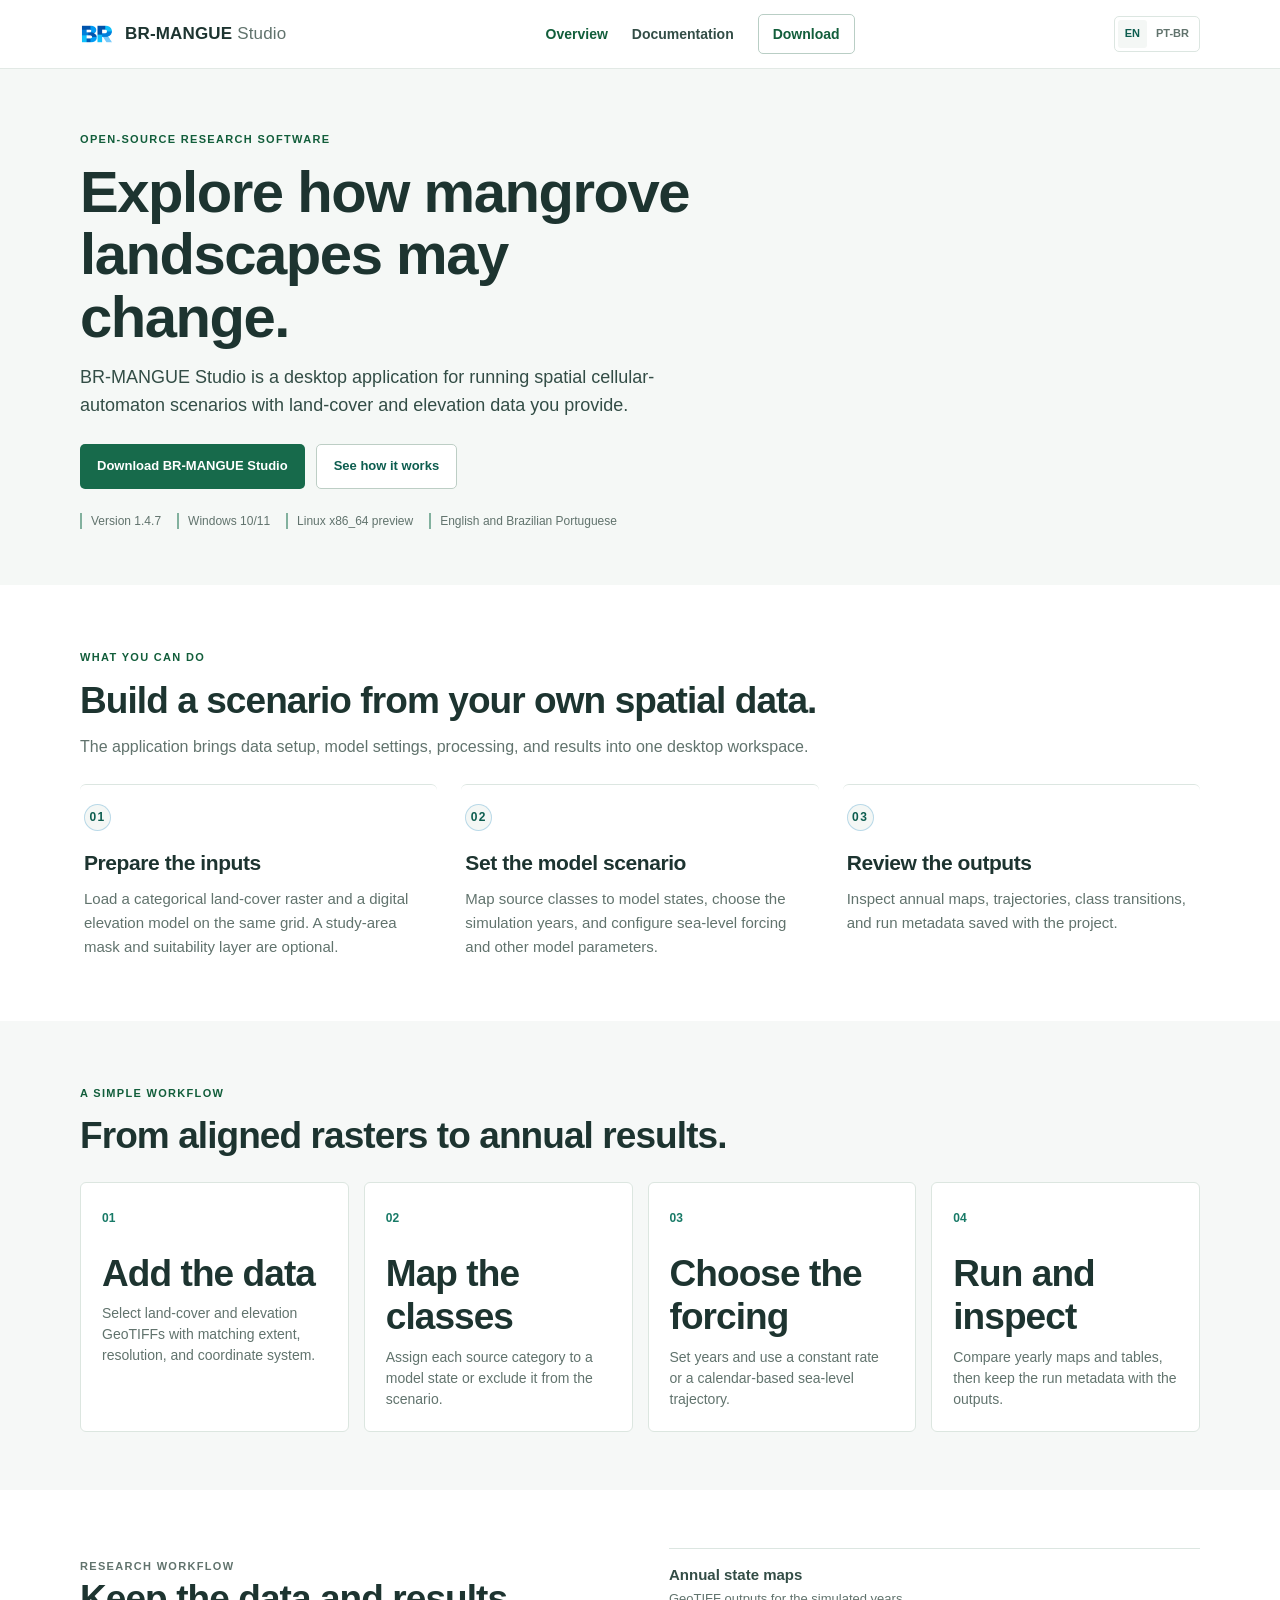
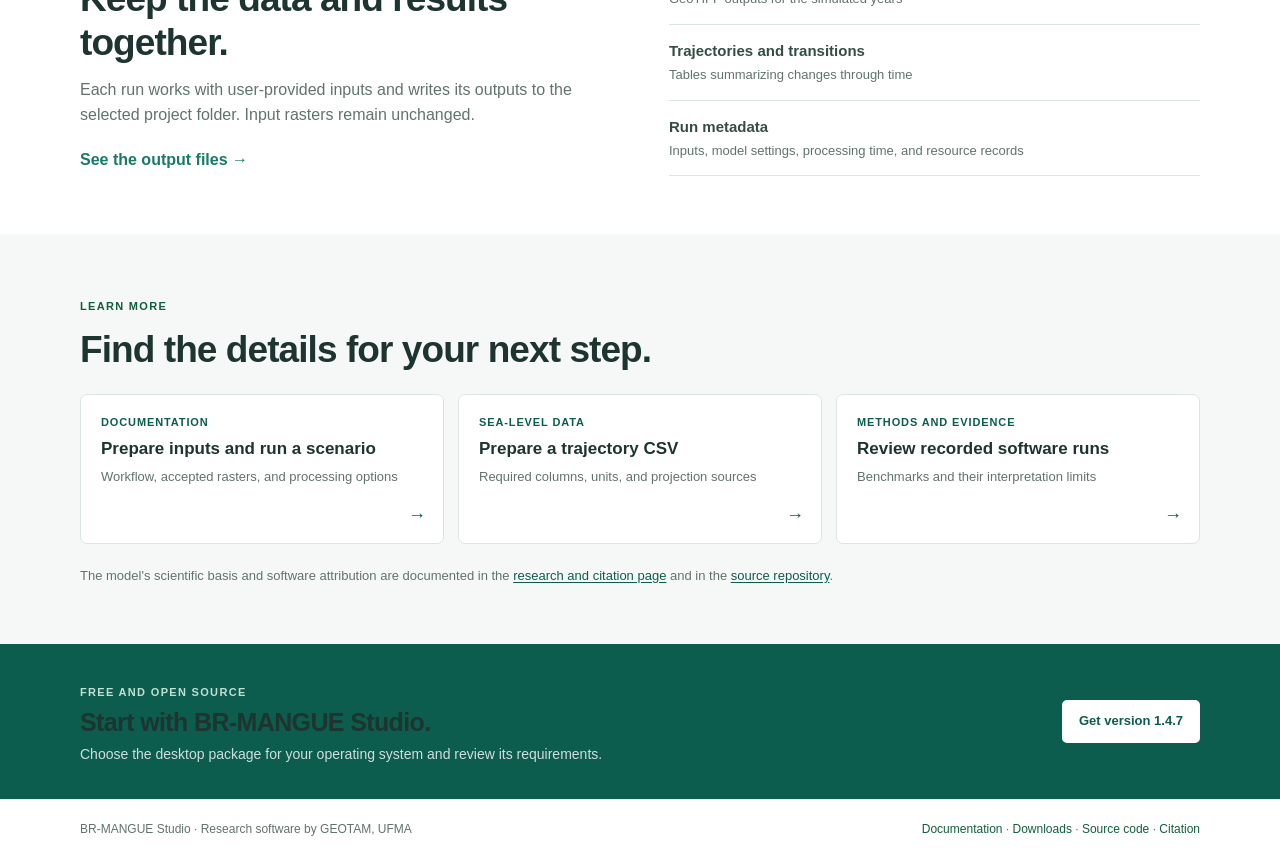
==== commit b6836058: "Remove animated grid from website" ====
--- a/index.html
+++ b/index.html
@@ -10,7 +10,7 @@
   <link rel="alternate" hreflang="en" href="https://oceanpep.github.io/br-mangue-studio-site/">
   <link rel="alternate" hreflang="pt-BR" href="https://oceanpep.github.io/br-mangue-studio-site/pt-br/">
   <link rel="icon" href="assets/BR-MANGUE_BR_icon.png" type="image/png">
-  <link rel="stylesheet" href="styles.css?v=1.4.7">
+  <link rel="stylesheet" href="styles.css?v=2026-11-25">
 </head>
 <body>
   <a class="skip-link" href="#main">Skip to content</a>
@@ -43,10 +43,6 @@
             <li>English and Brazilian Portuguese</li>
           </ul>
         </div>
-        <figure class="hero-demo">
-          <img src="assets/synthetic-cellular-transition.gif" alt="Animated synthetic grid showing mangrove, water, natural vegetation, and developed cells changing over time">
-          <figcaption><strong>Illustrative cellular transition</strong><span>Synthetic grid · 504 cells · 5 active states. This animation explains the cell logic; it is not a geographic simulation result.</span></figcaption>
-        </figure>
       </div>
     </section>
 
--- a/styles.css
+++ b/styles.css
@@ -207,15 +207,12 @@
 
 .hero.product-hero { padding: 56px 0; background: #f4f7f5; }
 .hero.product-hero::before, .hero.product-hero::after, .page-hero::after { display: none; animation: none; }
-.product-hero-grid { grid-template-columns: minmax(0, 1fr) minmax(340px, 1fr); gap: 48px; }
+.product-hero-grid { grid-template-columns: minmax(0, 1fr); gap: 0; }
+.product-hero-grid > div { max-width: 820px; }
 .hero h1, .page-hero h1, h2, h3 { letter-spacing: -.025em; }
 .hero h1 { max-width: 620px; margin-bottom: 16px; font-size: clamp(40px, 4.6vw, 58px); line-height: 1.08; }
 .lead { max-width: 610px; color: var(--ink-soft); font-size: 18px; line-height: 1.55; }
 .eyebrow { margin-bottom: 12px; color: var(--blue-deep); font-size: 11px; letter-spacing: .13em; }
-.hero-demo { overflow: hidden; margin: 0; border: 1px solid var(--line); border-radius: 8px; background: #fff; box-shadow: var(--shadow-soft); }
-.hero-demo img { display: block; width: 100%; height: auto; }
-.hero-demo figcaption { display: grid; gap: 3px; padding: 12px 15px; color: var(--muted); font-size: 12px; line-height: 1.45; }
-.hero-demo figcaption strong { color: var(--ink-soft); font-size: 13px; }
 .hero-meta { display: flex; flex-wrap: wrap; gap: 8px 16px; margin: 24px 0 0; padding: 0; list-style: none; }
 .hero-meta li { padding-left: 9px; color: var(--muted); border-left: 2px solid #82b19e; font-size: 12px; line-height: 1.35; }
 .hero-actions { margin: 24px 0 0; }
@@ -282,7 +279,6 @@
 
 @media (max-width: 900px) {
   .product-hero-grid { grid-template-columns: 1fr; gap: 28px; }
-  .hero-demo { max-width: 650px; }
   .resource-grid { grid-template-columns: 1fr; }
   .product-steps { grid-template-columns: repeat(2, minmax(0, 1fr)); }
 }
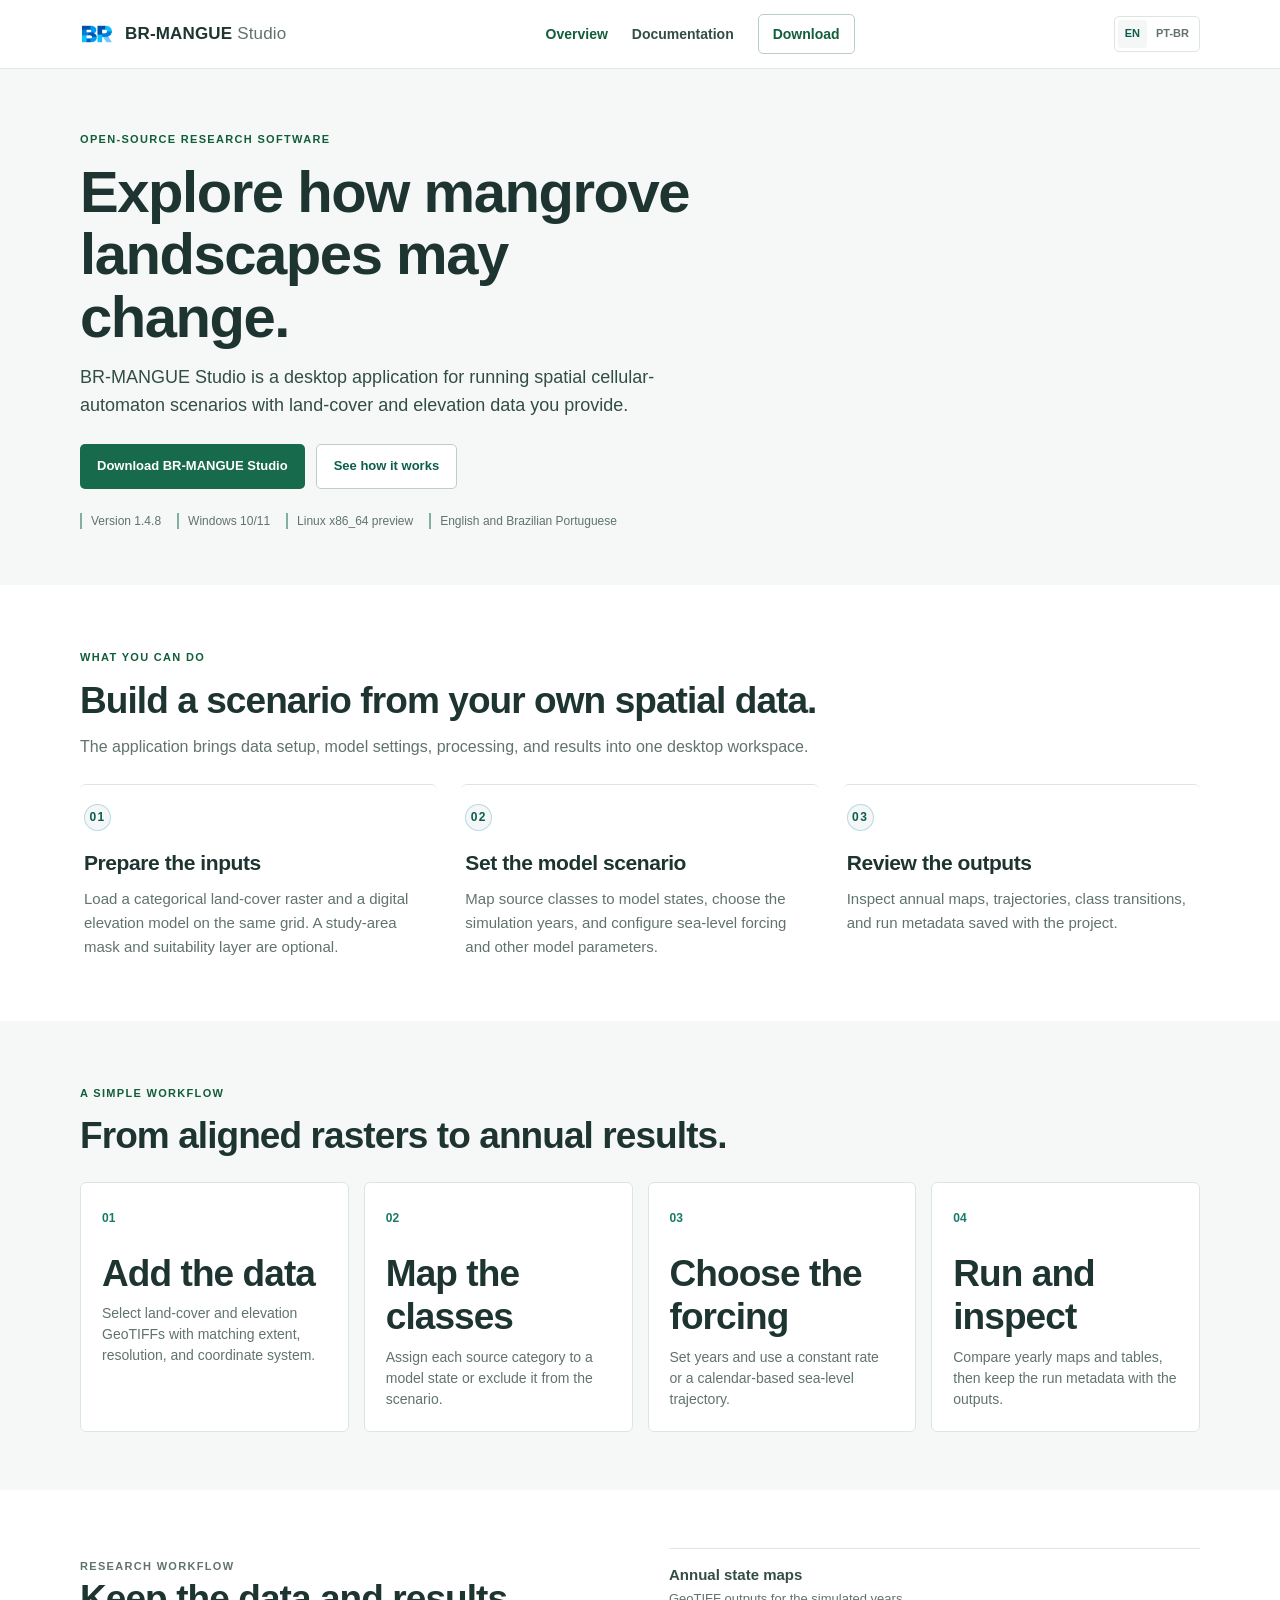
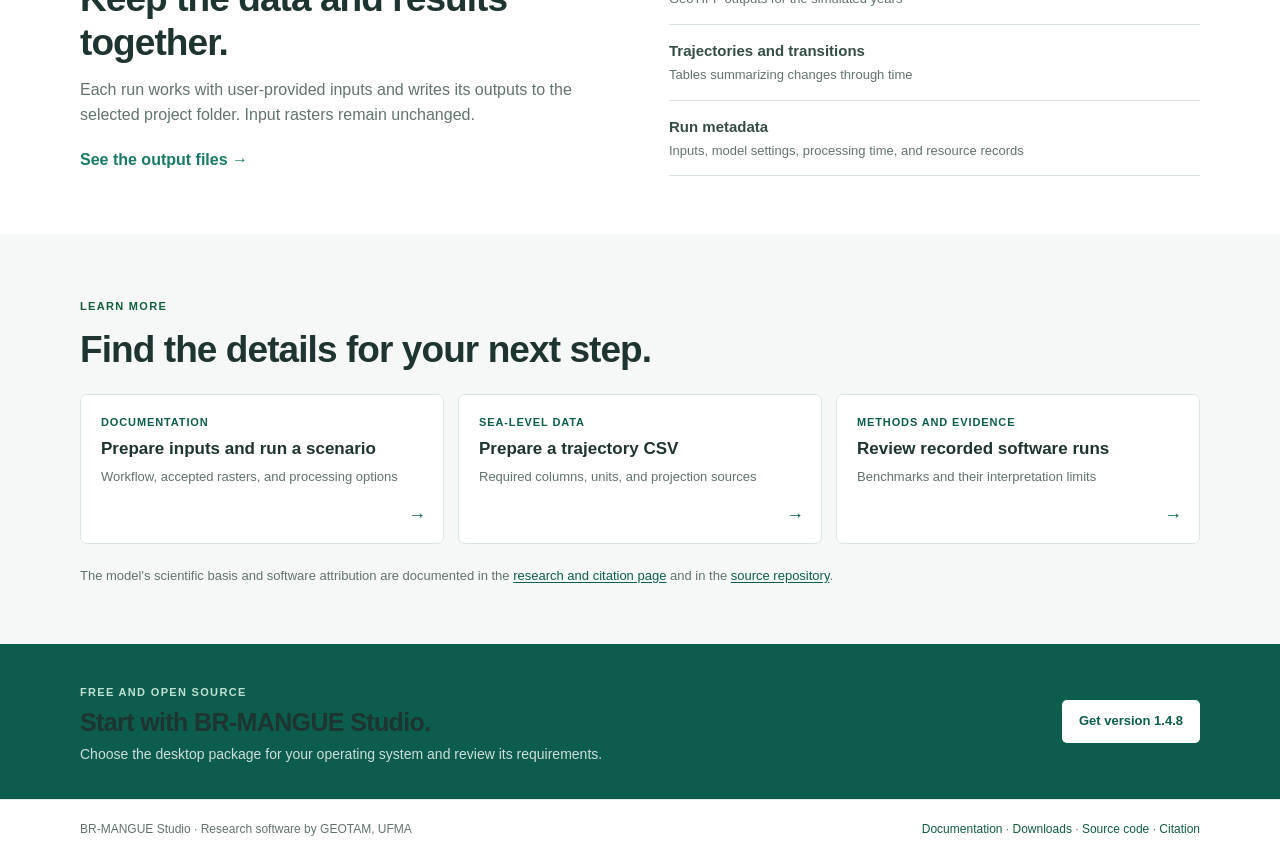
==== commit 50be77ce: "Publish BR-MANGUE Studio 1.4.8 downloads" ====
--- a/index.html
+++ b/index.html
@@ -37,7 +37,7 @@
             <a class="button secondary" href="guide.html">See how it works</a>
           </div>
           <ul class="hero-meta" aria-label="Application details">
-            <li>Version 1.4.7</li>
+            <li>Version 1.4.8</li>
             <li>Windows 10/11</li>
             <li>Linux x86_64 preview</li>
             <li>English and Brazilian Portuguese</li>
@@ -104,7 +104,7 @@
     <section class="final-cta">
       <div class="container final-cta-wrap">
         <div><p class="eyebrow">Free and open source</p><h2>Start with BR-MANGUE Studio.</h2><p>Choose the desktop package for your operating system and review its requirements.</p></div>
-        <a class="button primary" href="downloads.html">Get version 1.4.7</a>
+        <a class="button primary" href="downloads.html">Get version 1.4.8</a>
       </div>
     </section>
   </main>
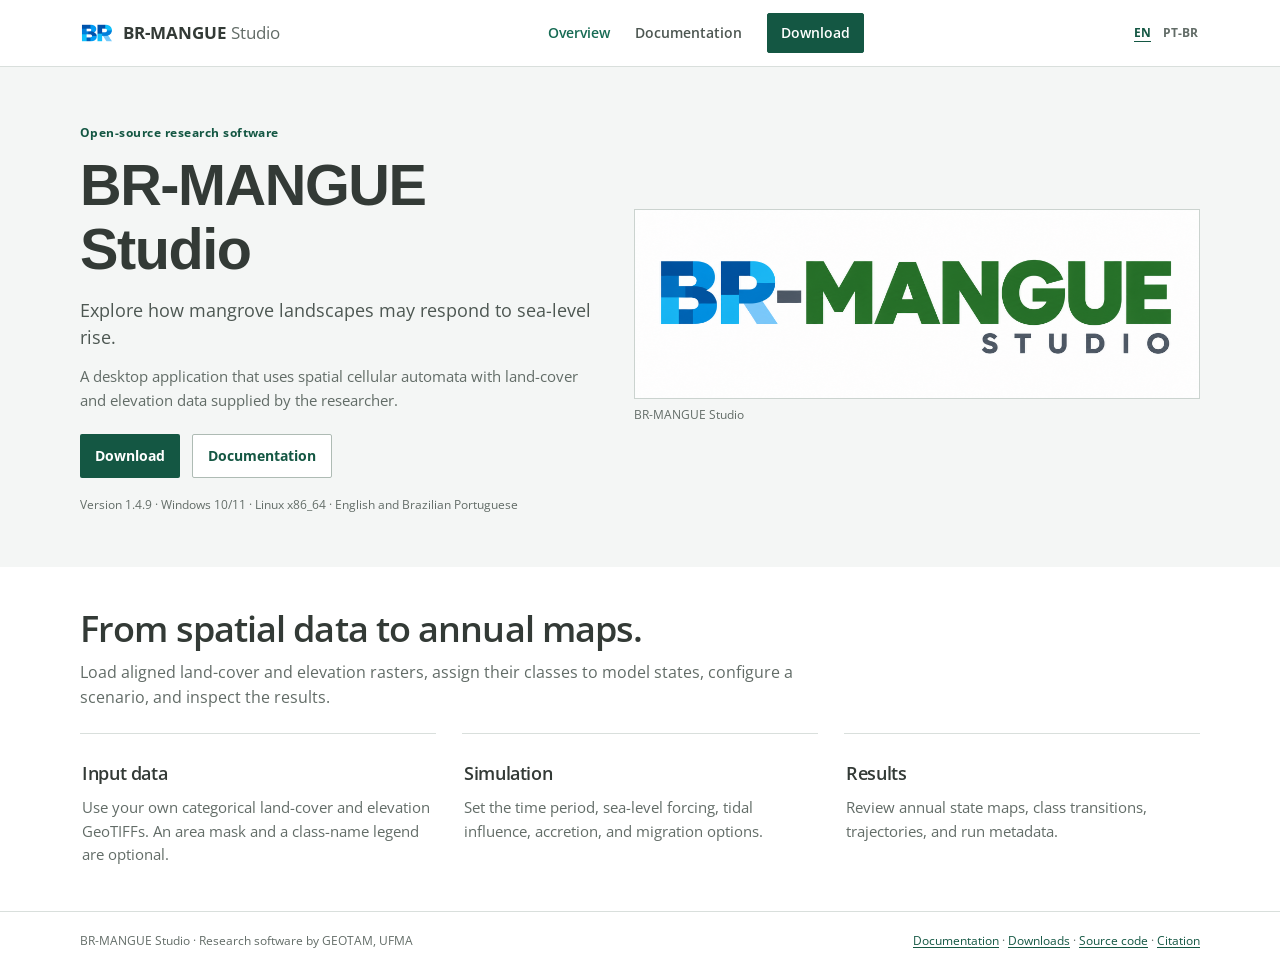
==== commit c3909361: "Simplify BR-MANGUE Studio website" ====
--- a/index.html
+++ b/index.html
@@ -3,111 +3,47 @@
 <head>
   <meta charset="utf-8">
   <meta name="viewport" content="width=device-width, initial-scale=1">
-  <meta name="description" content="BR-MANGUE Studio is free desktop software for exploring mangrove change with spatial cellular automata and geospatial raster data.">
-  <meta name="theme-color" content="#f5f8f6">
-  <title>BR-MANGUE Studio · Mangrove change modelling</title>
+  <meta name="description" content="BR-MANGUE Studio is open-source desktop software for spatial mangrove modelling.">
+  <meta name="theme-color" content="#ffffff">
+  <title>BR-MANGUE Studio · Overview</title>
   <link rel="canonical" href="https://oceanpep.github.io/br-mangue-studio-site/">
   <link rel="alternate" hreflang="en" href="https://oceanpep.github.io/br-mangue-studio-site/">
   <link rel="alternate" hreflang="pt-BR" href="https://oceanpep.github.io/br-mangue-studio-site/pt-br/">
   <link rel="icon" href="assets/BR-MANGUE_BR_icon.png" type="image/png">
-  <link rel="stylesheet" href="styles.css?v=2026-11-25">
+  <link rel="preconnect" href="https://fonts.googleapis.com">
+  <link rel="preconnect" href="https://fonts.gstatic.com" crossorigin>
+  <link href="https://fonts.googleapis.com/css2?family=Open+Sans:wght@400..700&amp;family=Source+Code+Pro:wght@400..600&amp;display=swap" rel="stylesheet">
+  <link rel="stylesheet" href="styles.css?v=2026-11-25c">
 </head>
 <body>
   <a class="skip-link" href="#main">Skip to content</a>
-  <header class="site-header">
-    <div class="container nav-wrap">
-      <a class="brand" href="index.html" aria-label="BR-MANGUE Studio home"><img src="assets/BR-MANGUE_BR_icon.png" alt=""><span>BR-MANGUE <em>Studio</em></span></a>
-      <nav aria-label="Main navigation">
-        <a href="#overview" aria-current="page">Overview</a>
-        <a href="guide.html">Documentation</a>
-        <a class="nav-button" href="downloads.html">Download</a>
-      </nav>
-      <div class="language-switch" aria-label="Choose language"><a href="index.html" aria-current="page" lang="en">EN</a><a href="pt-br/index.html" lang="pt-BR">PT-BR</a></div>
-    </div>
-  </header>
+  <header class="site-header"><div class="container nav-wrap">
+    <a class="brand" href="index.html" aria-label="BR-MANGUE Studio home"><img src="assets/BR-MANGUE_BR_icon.png" alt=""><span>BR-MANGUE <em>Studio</em></span></a>
+    <nav aria-label="Main navigation"><a href="index.html" aria-current="page">Overview</a><a href="https://github.com/oceanpep/br-mangue-studio/blob/main/docs/MODEL_DOCUMENTATION_EN.md" target="_blank" rel="noopener">Documentation</a><a href="downloads.html" class="nav-button">Download</a></nav>
+    <div class="language-switch" aria-label="Choose language"><a href="index.html" aria-current="page" lang="en">EN</a><a href="pt-br/index.html" lang="pt-BR">PT-BR</a></div>
+  </div></header>
   <main id="main">
-    <section class="hero product-hero" id="overview">
-      <div class="container hero-grid product-hero-grid">
-        <div>
-          <p class="eyebrow">Open-source research software</p>
-          <h1>Explore how mangrove landscapes may change.</h1>
-          <p class="lead">BR-MANGUE Studio is a desktop application for running spatial cellular-automaton scenarios with land-cover and elevation data you provide.</p>
-          <div class="hero-actions">
-            <a class="button primary" href="downloads.html">Download BR-MANGUE Studio</a>
-            <a class="button secondary" href="guide.html">See how it works</a>
-          </div>
-          <ul class="hero-meta" aria-label="Application details">
-            <li>Version 1.4.8</li>
-            <li>Windows 10/11</li>
-            <li>Linux x86_64 preview</li>
-            <li>English and Brazilian Portuguese</li>
-          </ul>
-        </div>
+    <section class="hero product-hero" id="overview"><div class="container home-layout">
+      <div class="home-copy">
+        <p class="eyebrow">Open-source research software</p>
+        <h1>BR-MANGUE Studio</h1>
+        <p class="lead">Explore how mangrove landscapes may respond to sea-level rise.</p>
+        <p class="home-description">A desktop application that uses spatial cellular automata with land-cover and elevation data supplied by the researcher.</p>
+        <div class="hero-actions"><a class="button primary" href="downloads.html">Download</a><a class="button secondary" href="https://github.com/oceanpep/br-mangue-studio/blob/main/docs/MODEL_DOCUMENTATION_EN.md" target="_blank" rel="noopener">Documentation</a></div>
+        <p class="version-note">Version 1.4.9 · Windows 10/11 · Linux x86_64 · English and Brazilian Portuguese</p>
       </div>
-    </section>
-
-    <section class="section" id="capabilities">
-      <div class="container">
-        <p class="eyebrow">What you can do</p>
-        <h2>Build a scenario from your own spatial data.</h2>
-        <p class="section-intro">The application brings data setup, model settings, processing, and results into one desktop workspace.</p>
-        <div class="feature-grid product-features">
-          <article><span class="feature-number">01</span><h3>Prepare the inputs</h3><p>Load a categorical land-cover raster and a digital elevation model on the same grid. A study-area mask and suitability layer are optional.</p></article>
-          <article><span class="feature-number">02</span><h3>Set the model scenario</h3><p>Map source classes to model states, choose the simulation years, and configure sea-level forcing and other model parameters.</p></article>
-          <article><span class="feature-number">03</span><h3>Review the outputs</h3><p>Inspect annual maps, trajectories, class transitions, and run metadata saved with the project.</p></article>
-        </div>
+      <figure class="home-screenshot"><img src="assets/BR-MANGUE_STUDIO_preview_original.png" alt="BR-MANGUE Studio wordmark"><figcaption>BR-MANGUE Studio</figcaption></figure>
+    </div></section>
+    <section class="section home-summary"><div class="container">
+      <h2>From spatial data to annual maps.</h2>
+      <p class="section-intro">Load aligned land-cover and elevation rasters, assign their classes to model states, configure a scenario, and inspect the results.</p>
+      <div class="feature-grid home-features">
+        <article><h3>Input data</h3><p>Use your own categorical land-cover and elevation GeoTIFFs. An area mask and a class-name legend are optional.</p></article>
+        <article><h3>Simulation</h3><p>Set the time period, sea-level forcing, tidal influence, accretion, and migration options.</p></article>
+        <article><h3>Results</h3><p>Review annual state maps, class transitions, trajectories, and run metadata.</p></article>
       </div>
-    </section>
-
-    <section class="section tinted" id="workflow">
-      <div class="container">
-        <p class="eyebrow">A simple workflow</p>
-        <h2>From aligned rasters to annual results.</h2>
-        <div class="step-grid product-steps">
-          <article><span>01</span><h2>Add the data</h2><p>Select land-cover and elevation GeoTIFFs with matching extent, resolution, and coordinate system.</p></article>
-          <article><span>02</span><h2>Map the classes</h2><p>Assign each source category to a model state or exclude it from the scenario.</p></article>
-          <article><span>03</span><h2>Choose the forcing</h2><p>Set years and use a constant rate or a calendar-based sea-level trajectory.</p></article>
-          <article><span>04</span><h2>Run and inspect</h2><p>Compare yearly maps and tables, then keep the run metadata with the outputs.</p></article>
-        </div>
-      </div>
-    </section>
-
-    <section class="section" id="outputs">
-      <div class="container split product-output">
-        <div>
-          <p class="eyebrow">Research workflow</p>
-          <h2>Keep the data and results together.</h2>
-          <p>Each run works with user-provided inputs and writes its outputs to the selected project folder. Input rasters remain unchanged.</p>
-          <a class="text-link" href="guide.html#results">See the output files →</a>
-        </div>
-        <ul class="output-list">
-          <li><strong>Annual state maps</strong><span>GeoTIFF outputs for the simulated years</span></li>
-          <li><strong>Trajectories and transitions</strong><span>Tables summarizing changes through time</span></li>
-          <li><strong>Run metadata</strong><span>Inputs, model settings, processing time, and resource records</span></li>
-        </ul>
-      </div>
-    </section>
-
-    <section class="section tinted" id="resources">
-      <div class="container">
-        <p class="eyebrow">Learn more</p>
-        <h2>Find the details for your next step.</h2>
-        <div class="resource-grid">
-          <a class="resource-card" href="guide.html"><span>Documentation</span><strong>Prepare inputs and run a scenario</strong><small>Workflow, accepted rasters, and processing options</small><b aria-hidden="true">→</b></a>
-          <a class="resource-card" href="sea-level-trajectories.html"><span>Sea-level data</span><strong>Prepare a trajectory CSV</strong><small>Required columns, units, and projection sources</small><b aria-hidden="true">→</b></a>
-          <a class="resource-card" href="benchmarks.html"><span>Methods and evidence</span><strong>Review recorded software runs</strong><small>Benchmarks and their interpretation limits</small><b aria-hidden="true">→</b></a>
-        </div>
-        <p class="research-note">The model's scientific basis and software attribution are documented in the <a href="articles.html">research and citation page</a> and in the <a href="https://github.com/oceanpep/br-mangue-studio">source repository</a>.</p>
-      </div>
-    </section>
-
-    <section class="final-cta">
-      <div class="container final-cta-wrap">
-        <div><p class="eyebrow">Free and open source</p><h2>Start with BR-MANGUE Studio.</h2><p>Choose the desktop package for your operating system and review its requirements.</p></div>
-        <a class="button primary" href="downloads.html">Get version 1.4.8</a>
-      </div>
-    </section>
+    </div></section>
   </main>
-  <footer class="site-footer"><div class="container footer-wrap"><span>BR-MANGUE Studio · Research software by GEOTAM, UFMA</span><span><a href="guide.html">Documentation</a> · <a href="downloads.html">Downloads</a> · <a href="https://github.com/oceanpep/br-mangue-studio">Source code</a> · <a href="https://doi.org/10.5281/zenodo.23509308">Citation</a></span></div></footer>
+  <footer class="site-footer"><div class="container footer-wrap"><span>BR-MANGUE Studio · Research software by GEOTAM, UFMA</span><span><a href="https://github.com/oceanpep/br-mangue-studio/blob/main/docs/MODEL_DOCUMENTATION_EN.md" target="_blank" rel="noopener">Documentation</a> · <a href="downloads.html">Downloads</a> · <a href="https://github.com/oceanpep/br-mangue-studio">Source code</a> · <a href="https://doi.org/10.5281/zenodo.23509308">Citation</a></span></div></footer>
 </body>
 </html>
--- a/styles.css
+++ b/styles.css
@@ -507,3 +507,84 @@
   .download-card { padding: 20px; }
   .product-citation .button, .product-manual .button { width: 100%; }
 }
+
+
+/* Minimal product-site system inspired by Posit's download pages. */
+:root { --ink:#333a36; --ink-soft:#4d5752; --muted:#626c67; --blue:#176b54; --blue-deep:#145743; --line:#d9dfdc; --mist:#f3f5f4; --foam:#edf3ef; --paper:#fff; --shadow:none; --shadow-soft:none; }
+html { scroll-behavior:auto; }
+body { color:var(--ink); background:#fff; font-family:"Open Sans","Segoe UI",Arial,sans-serif; font-size:16px; line-height:1.55; }
+h1,h2,h3,.brand,.info-card span,.benchmark-card span,.metric-card strong,.origin-card b,.page-hero h1,.page-hero-badge b,.step-grid article>span,.pdf-slot b,.submission-card b,.release-list span,.benchmark-table th { font-family:"Open Sans","Segoe UI",Arial,sans-serif; letter-spacing:normal; }
+code,.command-block { font-family:"Source Code Pro",Consolas,monospace; }
+.site-header { position:relative; background:#fff; border-bottom:1px solid var(--line); backdrop-filter:none; }
+.nav-wrap { min-height:66px; gap:24px; }
+.brand { gap:9px; color:var(--ink); font-size:17px; font-weight:700; }
+.brand:hover { color:var(--ink); transform:none; }
+.brand img { width:34px; height:34px; }
+.brand em { color:var(--muted); font-weight:400; }
+.site-header nav { gap:25px; color:var(--ink-soft); font-size:14px; font-weight:600; }
+.site-header nav a:hover { color:var(--blue); transform:none; }
+.site-header nav a[aria-current="page"] { color:var(--blue); }
+.nav-button { padding:8px 13px; border:1px solid var(--blue-deep); border-radius:2px; color:#fff!important; background:var(--blue-deep); }
+.nav-button:hover { color:#fff!important; background:#104734; }
+.language-switch { gap:8px; padding:0; border:0; border-radius:0; background:transparent; font-size:12px; }
+.language-switch a { padding:4px 2px; border-radius:0; }
+.language-switch a:hover,.language-switch a[aria-current="page"] { color:var(--blue-deep); background:transparent; text-decoration:underline; text-underline-offset:4px; }
+.hero,.hero.product-hero,.page-hero,.download-heading { padding:52px 0; color:var(--ink); background:#f4f6f5; }
+.hero::before,.hero::after,.section.tinted::after,.page-hero::after { display:none!important; content:none!important; animation:none!important; }
+.hero h1,.page-hero h1,.download-heading h1 { max-width:660px; margin:0 0 15px; color:var(--ink); font-size:clamp(38px,4.3vw,56px); font-weight:600; line-height:1.12; }
+.lead,.page-lead { max-width:650px; margin:0 0 12px; color:var(--ink-soft); font-size:18px; line-height:1.55; }
+.eyebrow { margin:0 0 10px; color:var(--blue-deep); font-size:12px; font-weight:700; letter-spacing:.04em; text-transform:none; }
+.hero-actions { gap:12px; margin:22px 0 0; }
+.button { padding:10px 15px; border-radius:2px; font-size:14px; box-shadow:none; transition:none; }
+.button:hover { transform:none; }
+.button.primary { color:#fff; background:var(--blue-deep); box-shadow:none; }
+.button.primary:hover { background:#104734; box-shadow:none; }
+.button.secondary { color:var(--blue-deep); border:1px solid #aebbb4; background:#fff; }
+.button.secondary:hover { background:#eff3f1; }
+.section { padding:48px 0; }
+.section.tinted,.tinted { background:#f6f7f6; }
+.section h2 { margin:0 0 10px; color:var(--ink); font-size:clamp(27px,3vw,36px); font-weight:600; line-height:1.2; }
+.section-intro { margin:0 0 22px; color:var(--muted); font-size:16px; }
+.feature-grid { gap:26px; margin-top:24px; }
+.feature-grid article,.benchmark-card { padding:18px 2px 0; border:0; border-top:1px solid var(--line); border-radius:0; background:transparent; box-shadow:none; transition:none; }
+.feature-grid article::before,.benchmark-card::before { display:none; }
+.feature-grid article:hover,.benchmark-card:hover { transform:none; border-color:var(--line); box-shadow:none; }
+.feature-number { width:auto; height:auto; border:0; border-radius:0; background:transparent; font-size:12px; }
+.feature-grid h3 { margin:8px 0; font-size:18px; font-weight:600; }
+.feature-grid p,.split p,.home-description { color:var(--muted); font-size:15px; }
+.home-layout { display:grid; grid-template-columns:minmax(0,.95fr) minmax(360px,1.05fr); align-items:center; gap:42px; }
+.home-copy { max-width:610px; }
+.home-copy h1 { font-size:clamp(40px,4.5vw,58px); }
+.home-description { margin:10px 0 0; max-width:590px; line-height:1.6; }
+.home-screenshot { margin:0; }
+.home-screenshot img { display:block; width:100%; height:auto; border:1px solid #cbd3cf; background:#fff; }
+.home-screenshot figcaption { padding-top:7px; color:var(--muted); font-size:12px; }
+.version-note { margin:18px 0 0; color:var(--muted); font-size:12px; }
+.home-summary { padding-top:40px; padding-bottom:45px; }
+.download-heading { padding:36px 0 30px; }
+.download-heading h1 { margin-bottom:7px; }
+.download-heading .page-lead { margin:0; }
+.download-grid { gap:24px; }
+.download-card { padding:23px; border:1px solid var(--line); border-radius:2px; background:#fff; box-shadow:none; }
+.download-card.featured,.download-card.linux-preview { border-color:var(--line); }
+.download-card-top { padding:0; border:0; background:transparent; }
+.release-tag { display:inline-block; padding:0; color:var(--muted); border:0; border-radius:0; background:transparent; font-size:12px; font-weight:700; letter-spacing:0; text-transform:none; }
+.release-date { color:var(--muted); font-size:12px; }
+.download-card h2 { margin:7px 0 8px; color:var(--ink); font-size:22px; font-weight:600; }
+.download-card p { color:var(--muted); font-size:14px; }
+.download-button { width:auto; margin-top:7px; }
+.download-meta { margin:15px 0 0; padding-top:12px; border-top:1px solid var(--line); overflow-wrap:anywhere; font-size:12px!important; }
+.download-meta a,.download-note a,.site-footer a { color:var(--blue-deep); text-decoration:underline; text-underline-offset:2px; }
+.download-details summary { color:var(--blue-deep); font-size:13px; }
+.download-details p { margin-bottom:0; }
+.download-note { display:grid; grid-template-columns:1.2fr 1fr; gap:22px; margin-top:24px; padding-top:15px; border-top:1px solid var(--line); color:var(--muted); font-size:13px; }
+.download-note p { margin:0; }
+.site-footer { padding:20px 0; color:var(--muted); border-top:1px solid var(--line); background:#fff; font-size:12px; }
+.footer-wrap { align-items:center; }
+.site-footer a { transition:none; }
+.resource-card,.metric-card,.benchmark-detail>div,.origin-card,.info-card,.product-step article,.project-card,.download-link { border-radius:2px; box-shadow:none; }
+.benchmark-table-wrap { border-radius:2px; box-shadow:none; }
+.product-citation,.product-manual { align-items:center; }
+*,*::before,*::after { animation:none!important; transition:none!important; }
+@media(max-width:820px) { .home-layout { grid-template-columns:1fr; gap:26px; } .home-screenshot { max-width:720px; } .download-note { grid-template-columns:1fr; gap:8px; } .nav-wrap { flex-wrap:wrap; padding:8px 0; } .site-header nav { width:auto; justify-content:flex-start; gap:12px; } .language-switch { margin:0 0 0 auto; } }
+@media(max-width:560px) { .container { width:min(100% - 32px,1120px); } .site-header nav { order:3; width:100%; padding:7px 0 2px; } .nav-wrap { gap:4px 12px; } .hero,.hero.product-hero,.page-hero { padding:34px 0; } .home-layout { gap:22px; } .hero-actions { flex-wrap:wrap; } .button { width:auto; } .download-grid { grid-template-columns:1fr; gap:16px; } .download-card { padding:18px; } .section { padding:38px 0; } .feature-grid { grid-template-columns:1fr; gap:14px; } .footer-wrap { flex-direction:column; align-items:flex-start; gap:8px; } }
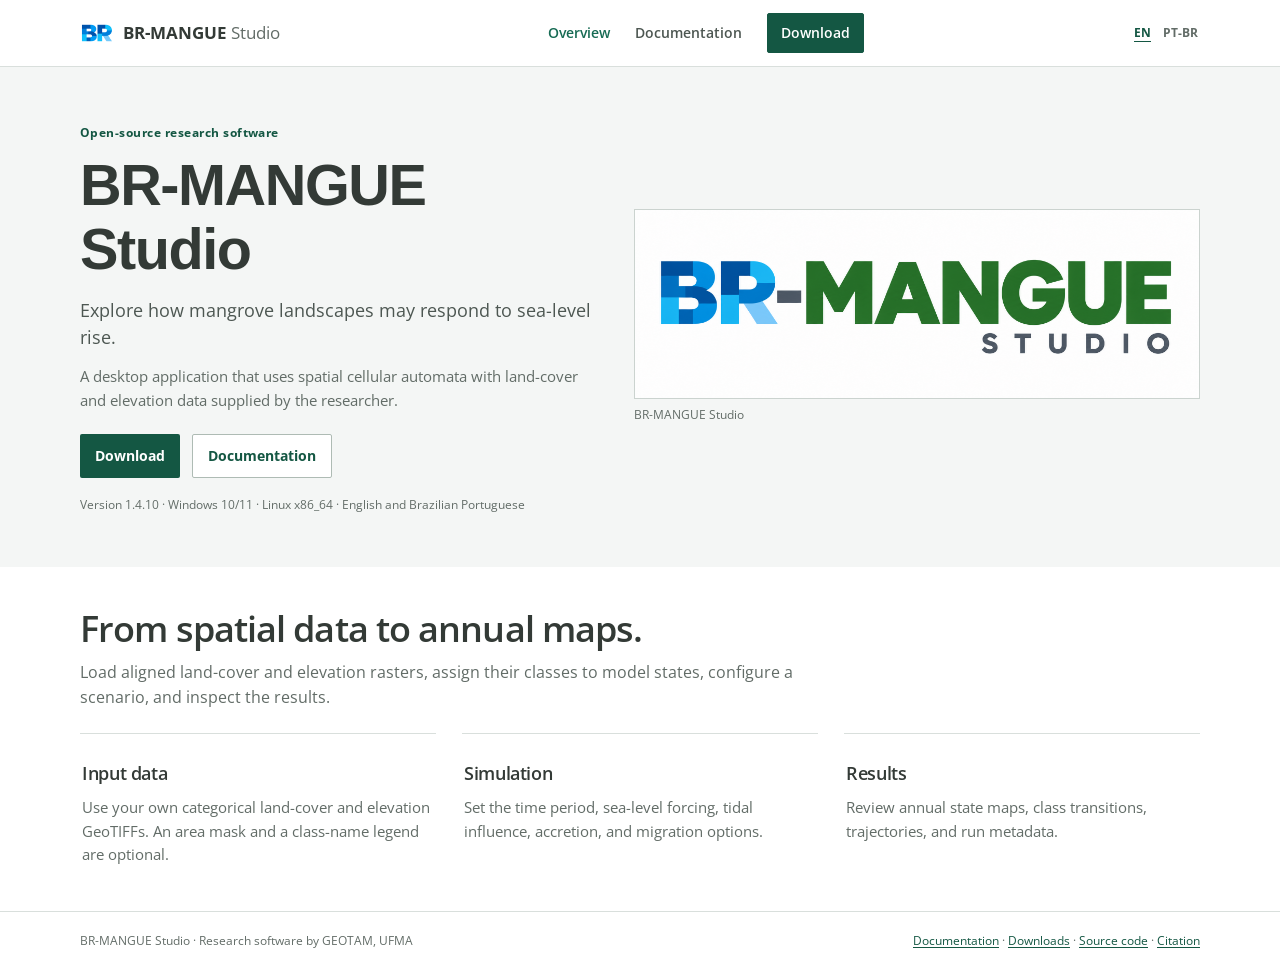
==== commit ab2dcd31: "Update download page for Studio 1.4.10" ====
--- a/index.html
+++ b/index.html
@@ -30,7 +30,7 @@
         <p class="lead">Explore how mangrove landscapes may respond to sea-level rise.</p>
         <p class="home-description">A desktop application that uses spatial cellular automata with land-cover and elevation data supplied by the researcher.</p>
         <div class="hero-actions"><a class="button primary" href="downloads.html">Download</a><a class="button secondary" href="https://github.com/oceanpep/br-mangue-studio/blob/main/docs/MODEL_DOCUMENTATION_EN.md" target="_blank" rel="noopener">Documentation</a></div>
-        <p class="version-note">Version 1.4.9 · Windows 10/11 · Linux x86_64 · English and Brazilian Portuguese</p>
+        <p class="version-note">Version 1.4.10 · Windows 10/11 · Linux x86_64 · English and Brazilian Portuguese</p>
       </div>
       <figure class="home-screenshot"><img src="assets/BR-MANGUE_STUDIO_preview_original.png" alt="BR-MANGUE Studio wordmark"><figcaption>BR-MANGUE Studio</figcaption></figure>
     </div></section>
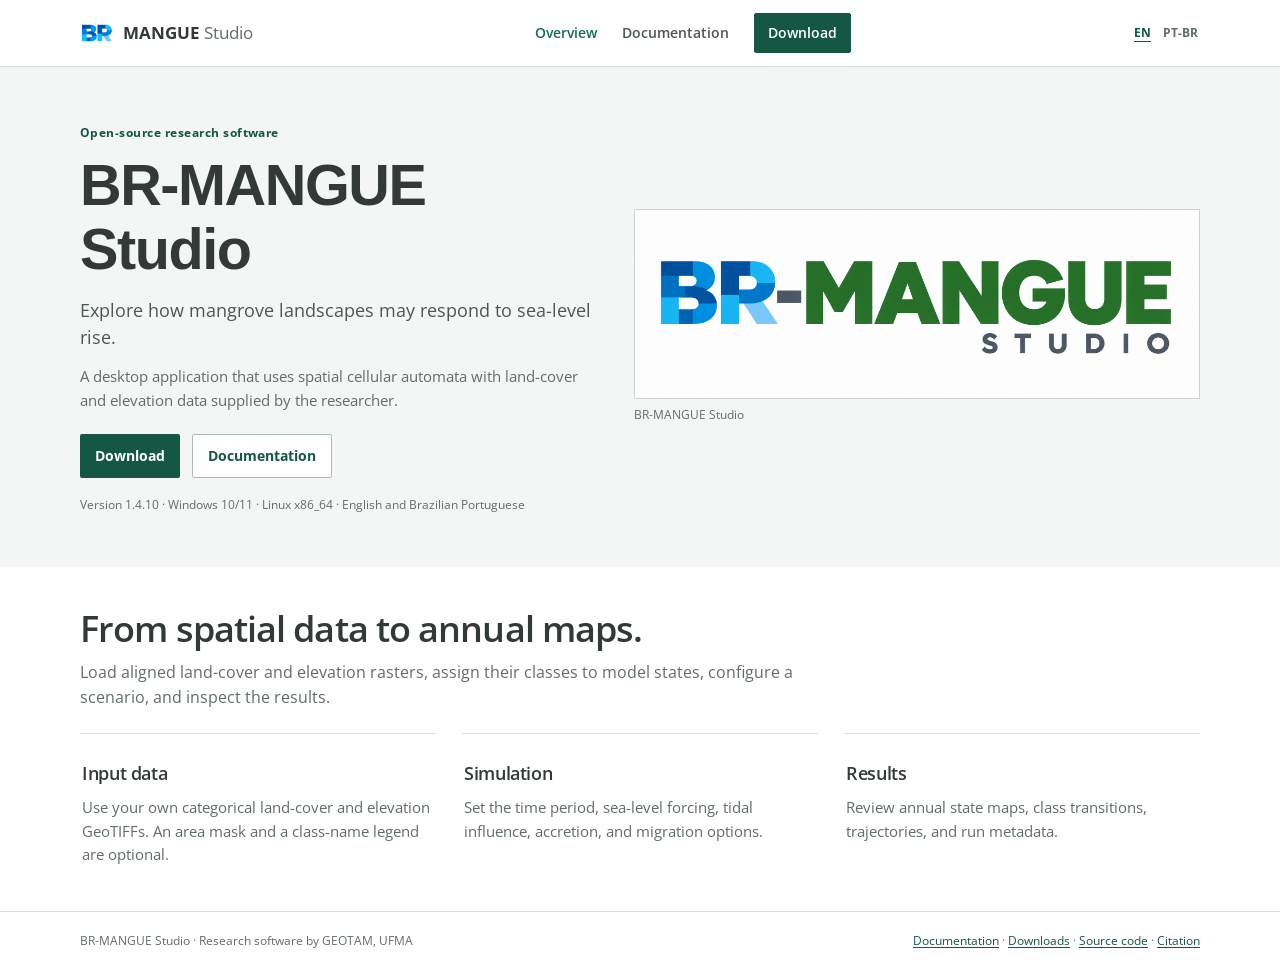
==== commit 9b77ff96: "Remove repeated BR prefix from site wordmark" ====
--- a/index.html
+++ b/index.html
@@ -18,7 +18,7 @@
 <body>
   <a class="skip-link" href="#main">Skip to content</a>
   <header class="site-header"><div class="container nav-wrap">
-    <a class="brand" href="index.html" aria-label="BR-MANGUE Studio home"><img src="assets/BR-MANGUE_BR_icon.png" alt=""><span>BR-MANGUE <em>Studio</em></span></a>
+    <a class="brand" href="index.html" aria-label="BR-MANGUE Studio home"><img src="assets/BR-MANGUE_BR_icon.png" alt=""><span>MANGUE <em>Studio</em></span></a>
     <nav aria-label="Main navigation"><a href="index.html" aria-current="page">Overview</a><a href="https://github.com/oceanpep/br-mangue-studio/blob/main/docs/MODEL_DOCUMENTATION_EN.md" target="_blank" rel="noopener">Documentation</a><a href="downloads.html" class="nav-button">Download</a></nav>
     <div class="language-switch" aria-label="Choose language"><a href="index.html" aria-current="page" lang="en">EN</a><a href="pt-br/index.html" lang="pt-BR">PT-BR</a></div>
   </div></header>
--- a/styles.css
+++ b/styles.css
@@ -588,3 +588,10 @@
 *,*::before,*::after { animation:none!important; transition:none!important; }
 @media(max-width:820px) { .home-layout { grid-template-columns:1fr; gap:26px; } .home-screenshot { max-width:720px; } .download-note { grid-template-columns:1fr; gap:8px; } .nav-wrap { flex-wrap:wrap; padding:8px 0; } .site-header nav { width:auto; justify-content:flex-start; gap:12px; } .language-switch { margin:0 0 0 auto; } }
 @media(max-width:560px) { .container { width:min(100% - 32px,1120px); } .site-header nav { order:3; width:100%; padding:7px 0 2px; } .nav-wrap { gap:4px 12px; } .hero,.hero.product-hero,.page-hero { padding:34px 0; } .home-layout { gap:22px; } .hero-actions { flex-wrap:wrap; } .button { width:auto; } .download-grid { grid-template-columns:1fr; gap:16px; } .download-card { padding:18px; } .section { padding:38px 0; } .feature-grid { grid-template-columns:1fr; gap:14px; } .footer-wrap { flex-direction:column; align-items:flex-start; gap:8px; } }
+
+
+/* Ready-to-run data project on the downloads page. */
+.sample-project { margin-top: 26px; }
+.sample-project ol { margin: 12px 0 0; padding-left: 22px; color: var(--muted); font-size: 14px; }
+.sample-project li + li { margin-top: 6px; }
+.sample-project .download-button { margin-top: 5px; }
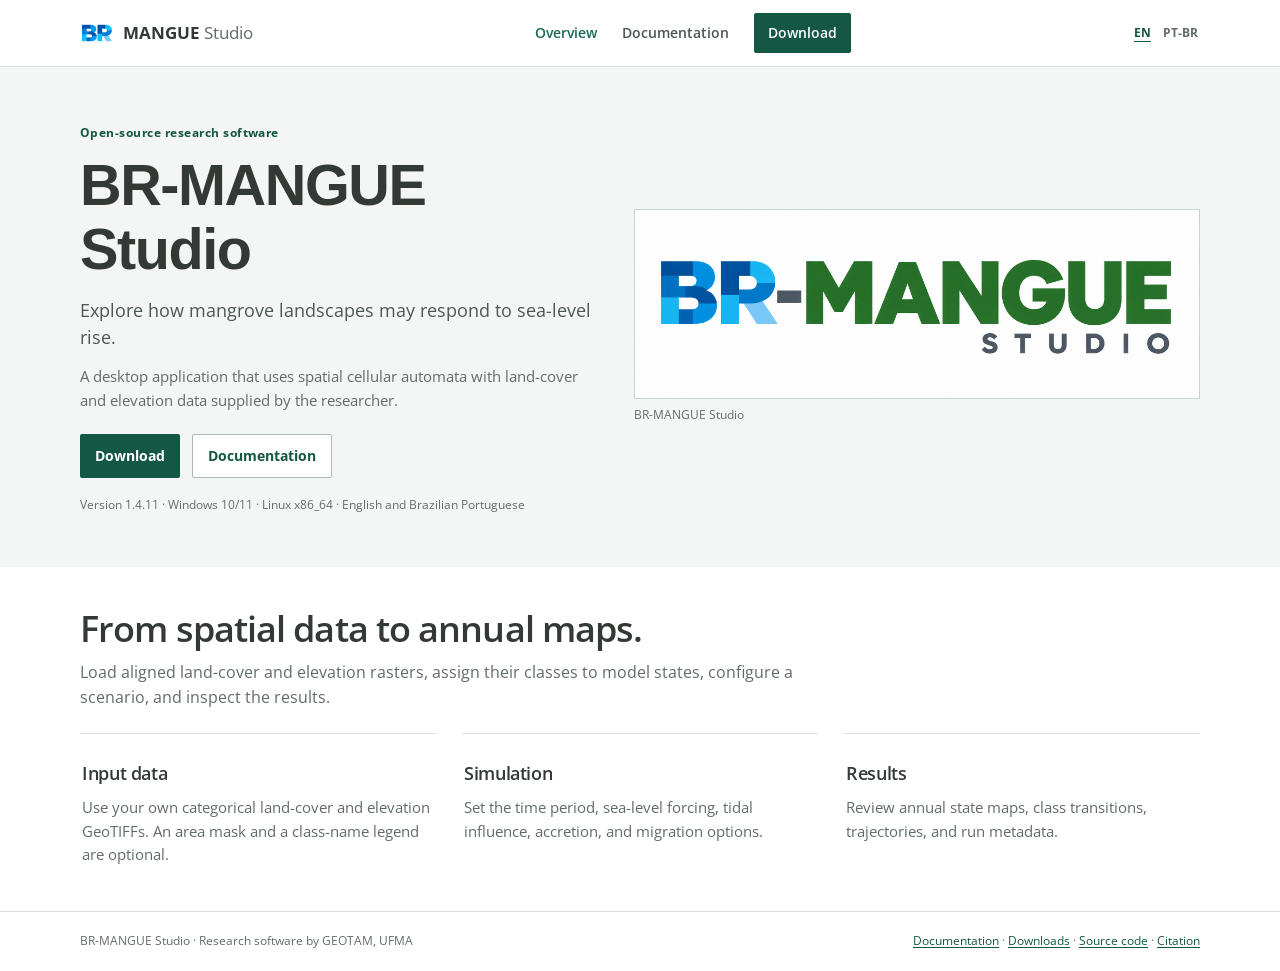
==== commit 8ee07b60: "Publish BR-MANGUE Studio 1.4.11 downloads" ====
--- a/index.html
+++ b/index.html
@@ -30,7 +30,7 @@
         <p class="lead">Explore how mangrove landscapes may respond to sea-level rise.</p>
         <p class="home-description">A desktop application that uses spatial cellular automata with land-cover and elevation data supplied by the researcher.</p>
         <div class="hero-actions"><a class="button primary" href="downloads.html">Download</a><a class="button secondary" href="https://github.com/oceanpep/br-mangue-studio/blob/main/docs/MODEL_DOCUMENTATION_EN.md" target="_blank" rel="noopener">Documentation</a></div>
-        <p class="version-note">Version 1.4.10 · Windows 10/11 · Linux x86_64 · English and Brazilian Portuguese</p>
+        <p class="version-note">Version 1.4.11 · Windows 10/11 · Linux x86_64 · English and Brazilian Portuguese</p>
       </div>
       <figure class="home-screenshot"><img src="assets/BR-MANGUE_STUDIO_preview_original.png" alt="BR-MANGUE Studio wordmark"><figcaption>BR-MANGUE Studio</figcaption></figure>
     </div></section>
